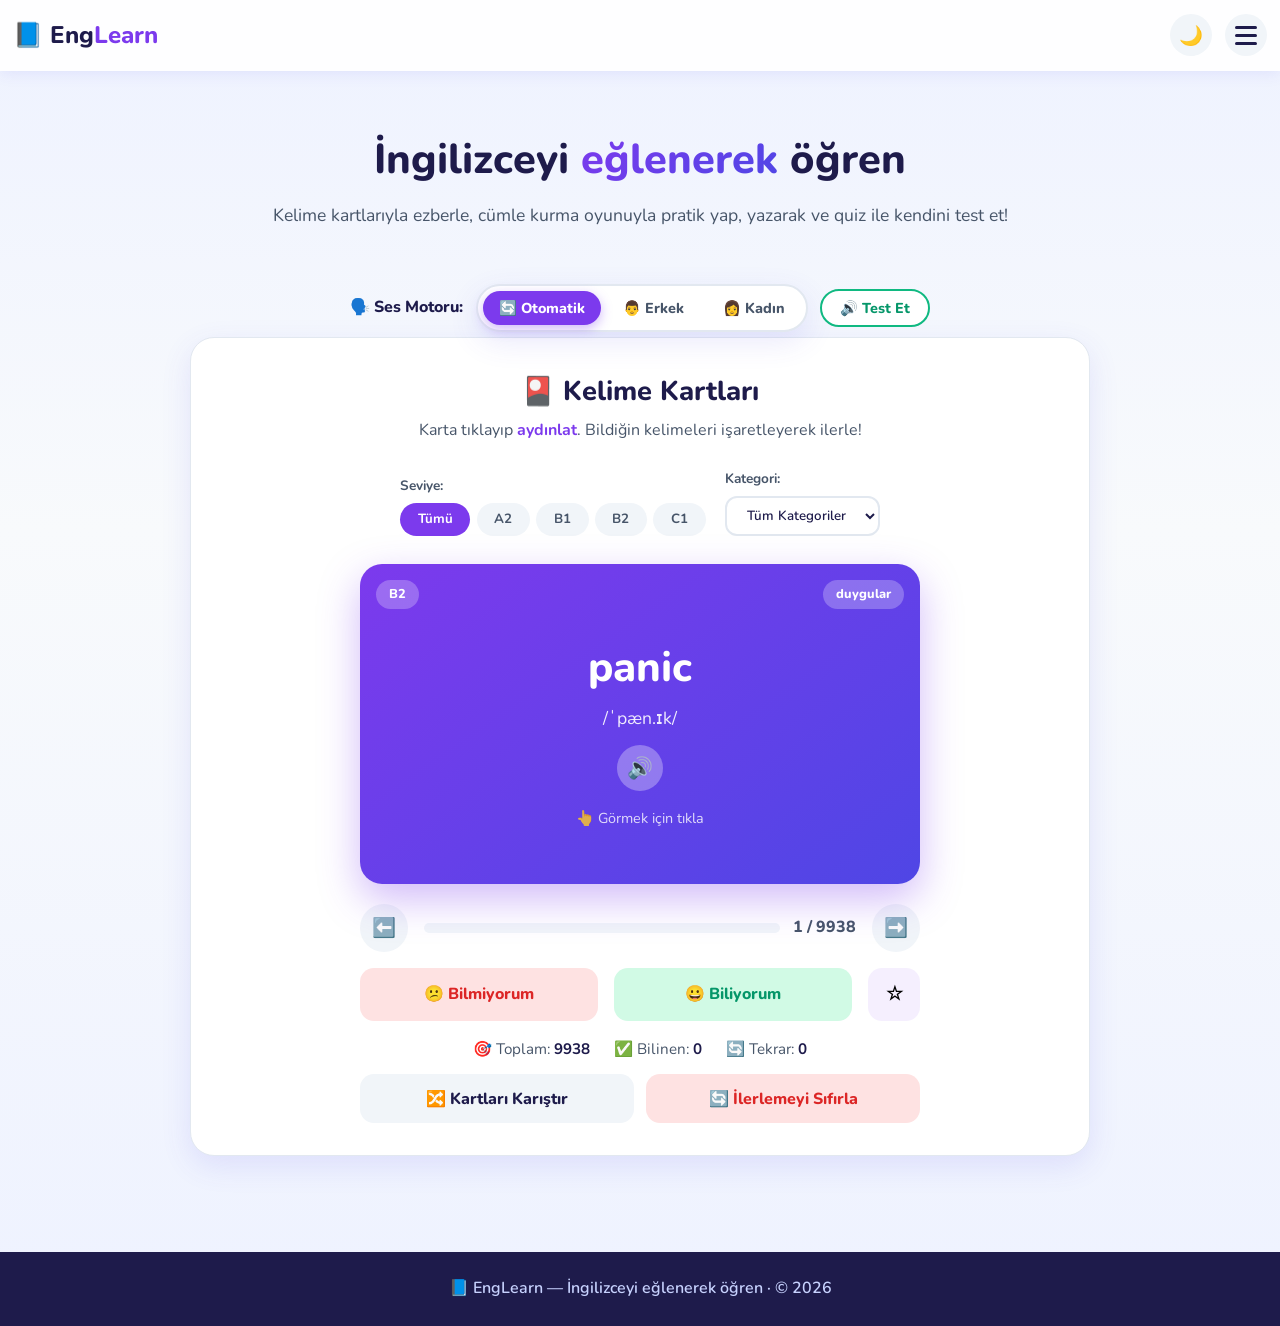
==== index.html @ 8becb320 "otomatik guncelleme - 2026-10-22 190931" ====
<!DOCTYPE html>
<html lang="tr">
<head>
    <meta charset="UTF-8">
    <meta name="viewport" content="width=device-width, initial-scale=1.0">
    <meta name="description" content="İngilizce öğren: kelime kartları, cümle kurma oyunu, okuma parçaları, quiz, yazma pratiği, eş/zıt anlamlılar, 500+ phrasal verb ve 12300+ kelimelik sözlük. Tamamen ücretsiz, tarayıcıda çalışır.">
    <link rel="canonical" href="https://englearn-six.vercel.app/">
    <title>EngLearn — İngilizce Öğren</title>
    <link rel="preconnect" href="https://fonts.googleapis.com">
    <link rel="preconnect" href="https://fonts.gstatic.com" crossorigin>
    <link href="https://fonts.googleapis.com/css2?family=Nunito:wght@400;600;700;800&display=swap" rel="stylesheet">
    <link rel="manifest" href="manifest.webmanifest">
    <meta name="theme-color" content="#7c3aed">
    <link rel="icon" type="image/png" href="img/favicon-32.png">
    <link rel="apple-touch-icon" href="img/apple-touch-icon.png">
    <meta name="apple-mobile-web-app-capable" content="yes">
    <meta name="mobile-web-app-capable" content="yes">
    <link rel="stylesheet" href="css/style.css?v=64">
    <script>
        // Sayfa yüklenmeden tema tercihini uygula (yanıp sönmeyi önler)
        (function () {
            try {
                const kayit = localStorage.getItem('englearn-tema');
                if (kayit === 'dark' || (!kayit && window.matchMedia('(prefers-color-scheme: dark)').matches)) {
                    document.documentElement.setAttribute('data-theme', 'dark');
                }
            } catch (e) { /* localStorage engellenmişse sessizce geç */ }
        })();
    </script>
</head>
<body>

    <!-- Çevrimdışı uyarı şeridi -->
    <div id="offline-banner" class="offline-banner" role="status"></div>

    <!-- ===== HEADER ===== -->
    <header class="navbar">
        <div class="container nav-container">
            <a href="anasayfa.html" class="logo" title="Anasayfaya git">📘 Eng<span>Learn</span></a>
            <div class="nav-sag">
                <nav class="nav-menu" id="nav-menu">
                    <ul class="nav-links">
                        <li><a href="#kartlar" class="active">Kelime Kartları</a></li>
                        <li><a href="#cumleler">Cümle Oluşturma</a></li>
                        <li><a href="#passive">🔁 Passive Tense</a></li>
                        <li><a href="#okuma">Okuma</a></li>
                        <li><a href="#quiz">Quiz</a></li>
                        <li><a href="#yazma">Kelime Yazma</a></li>
                        <li><a href="#duzensiz">🔤 Düzensiz Fiiller</a></li>
                        <li><a href="#meaning">Meaning</a></li>
                        <li><a href="#esanlam">Eş Anlamlı</a></li>
                        <li><a href="#zitanlam">Zıt Anlamlı</a></li>
                        <li><a href="#sozluk">Sözlük</a></li>
                        <li><a href="#dinleme">🎧 Dinleme</a></li>
                        <li><a href="#phrasal">Phrasal</a></li>
                        <li><a href="#deyimler" data-tur="deyim">Deyimler</a></li>
                        <li><a href="#deyimler" data-tur="atasozu">Atasözleri</a></li>
                        <li><a href="#filmler">🎬 Film &amp; Dizi</a></li>
                        <li><a href="#tekrar">🧠 Akıllı Tekrar<span id="srs-rozet" class="yanlis-rozet hidden"></span></a></li>
                        <li><a href="#kisisel">🎯 Kişisel Panel</a></li>
                        <li><a href="#ogretmen">🤖 Öğretmen</a></li>
                        <li><a href="#oyunlar">🎮 Oyunlar</a></li>
                        <li><a href="#listem">⭐ Listem</a></li>
                        <li><a href="#yanlislar">Yanlışlarım<span id="yanlis-rozet" class="yanlis-rozet hidden"></span></a></li>
                    </ul>
                </nav>
                <button class="theme-toggle" id="btn-tema" title="Aydınlık/Karanlık mod">🌙</button>
                <button class="menu-toggle" id="btn-menu" aria-label="Kategoriler menüsü" aria-expanded="false" title="Kategoriler">
                    <span></span><span></span><span></span>
                </button>
            </div>
        </div>
    </header>

    <!-- ===== HERO ===== -->
    <section class="hero">
        <div class="container">
            <h1>İngilizceyi <span>eğlenerek</span> öğren</h1>
            <p>Kelime kartlarıyla ezberle, cümle kurma oyunuyla pratik yap, yazarak ve quiz ile kendini test et!</p>
        </div>
    </section>

    <!-- ===== SES SEÇİCİ ===== -->
    <section class="ses-secici-bar">
        <div class="container ses-secici-container">
            <span class="ses-etiket">🗣️ Ses Motoru:</span>
            <div class="ses-secici" id="ses-secici">
                <button class="ses-chip active" data-cins="auto" title="En kaliteli ses otomatik seçilir">🔄 Otomatik</button>
                <button class="ses-chip" data-cins="erkek" title="Erkek ses (İngilizce)">👨 Erkek</button>
                <button class="ses-chip" data-cins="kadin" title="Kadın ses (İngilizce)">👩 Kadın</button>
            </div>
            <button class="ses-test-btn" id="btn-ses-test" title="Ses seçimini test et">🔊 Test Et</button>
        </div>
    </section>

    <main class="container main-content">

        <!-- ===== KELİME KARTLARI ===== -->
        <section id="kartlar" class="panel active-panel">
            <h2>🎴 Kelime Kartları</h2>
            <p class="subtitle">Karta tıklayıp <em>aydınlat</em>. Bildiğin kelimeleri işaretleyerek ilerle!</p>

            <!-- Filtreler -->
            <div class="filters">
                <div class="filter-group">
                    <span class="filtre-etiket">Seviye:</span>
                    <div class="chips" id="seviye-filtre" role="group" aria-label="Seviye filtresi">
                        <button class="chip active" data-value="all">Tümü</button>
                        <button class="chip" data-value="A2">A2</button>
                        <button class="chip" data-value="B1">B1</button>
                        <button class="chip" data-value="B2">B2</button>
                        <button class="chip" data-value="C1">C1</button>
                    </div>
                </div>
                <div class="filter-group">
                    <label for="kategori-filtre">Kategori:</label>
                    <select id="kategori-filtre">
                        <option value="all">Tüm Kategoriler</option>
                    </select>
                </div>
            </div>

            <!-- Kart -->
            <div class="cardboard">
                <div class="flashcard" id="flashcard">
                    <div class="card-inner">
                        <div class="card-face card-front">
                            <span class="level-badge" id="kart-seviye">A1</span>
                            <span class="cat-badge" id="kart-kategori">Genel</span>
                            <h3 class="word" id="kart-kelime">apple</h3>
                            <span class="pron" id="kart-telaffuz">/ˈæp.əl/</span>
                            <button class="sound-btn" id="btn-ses-kelime" title="Telaffuzu dinle">🔊</button>
                            <p class="hint">👆 Görmek için tıkla</p>
                        </div>
                        <div class="card-face card-back">
                            <span class="level-badge" id="kart-seviye2">A1</span>
                            <h3 class="word-tr" id="kart-anlam">elma</h3>
                            <p class="example" id="kart-ornek">I eat an apple every day.</p>
                            <p class="example-tr" id="kart-ornek-tr">Ben her gün elma yerim.</p>
                            <div id="kart-formlar" class="kart-formlar hidden"></div>
                            <div id="kart-ipucu" class="kart-formlar hidden"></div>
                            <div id="kart-sifatlar" class="kart-formlar hidden"></div>
                            <div id="kart-isimler" class="kart-formlar hidden"></div>
                            <button class="sound-btn small" id="btn-ses-cumle" title="Örnek cümleyi dinle">🔊 Örneği dinle</button>
                        </div>
                    </div>
                </div>

                <!-- Kontroller -->
                <div class="controls">
                    <button class="ctrl-btn" id="btn-gerial" title="Önceki">⬅️</button>
                    <div class="progress-box">
                        <div class="progress-bar"><div class="progress-fill" id="progress-dolgu"></div></div>
                        <span class="counter" id="kart-sayac">1 / 1</span>
                    </div>
                    <button class="ctrl-btn" id="btn-ileri" title="Sonraki">➡️</button>
                </div>
                <div class="known-buttons">
                    <button class="btn btn-unknown" id="btn-bilmiyorum">😕 Bilmiyorum</button>
                    <button class="btn btn-known" id="btn-biliyorum">😀 Biliyorum</button>
                    <button class="btn btn-favorite" id="btn-favori" title="Listeme ekle/kaldır">⭐</button>
                </div>

                <!-- İstatistik -->
                <div class="stats" id="istatistikler">
                    <span>🎯 Toplam: <b id="stat-toplam">0</b></span>
                    <span>✅ Bilinen: <b id="stat-bilinen">0</b></span>
                    <span>🔄 Tekrar: <b id="stat-tekrar">0</b></span>
                </div>
                <div class="shuffle-row">
                    <button class="btn btn-shuffle" id="btn-karistir">🔀 Kartları Karıştır</button>
                    <button class="btn btn-reset" id="btn-sifirla">🔄 İlerlemeyi Sıfırla</button>
                </div>
            </div>
        </section>

        <!-- ===== DEYİMLER & ATASÖZLERİ ===== -->
        <section id="deyimler" class="panel">
            <h2>🗨️ Deyimler &amp; Atasözleri</h2>
            <p class="subtitle">Karta tıklayıp <em>aydınlat</em>. Burada seviye (A2/B1…) yoktur; kalıbı bütün olarak öğrenmek amaçtır.</p>

            <div class="filters">
                <div class="filter-group">
                    <span class="filtre-etiket">Tür:</span>
                    <div class="chips" id="deyim-tur-filtre" role="group" aria-label="Tür filtresi">
                        <button class="chip active" data-tur="deyim">Deyimler</button>
                        <button class="chip" data-tur="atasozu">Atasözleri</button>
                    </div>
                </div>
            </div>

            <div class="cardboard">
                <div class="flashcard" id="deyim-flashcard">
                    <div class="card-inner">
                        <div class="card-face card-front">
                            <span class="cat-badge" id="deyim-tur-rozet">deyim</span>
                            <h3 class="word" id="deyim-kelime">break the ice</h3>
                            <button class="sound-btn" id="btn-deyim-ses" title="Kalıbı dinle">🔊</button>
                            <p class="hint">👆 Görmek için tıkla</p>
                        </div>
                        <div class="card-face card-back">
                            <h3 class="word-tr" id="deyim-anlam">buzları eritmek</h3>
                            <p class="example" id="deyim-ornek"></p>
                            <p class="example-tr" id="deyim-ornek-tr"></p>
                            <button class="sound-btn small" id="btn-deyim-ses-cumle" title="Örnek cümleyi dinle">🔊 Örneği dinle</button>
                        </div>
                    </div>
                </div>

                <div class="controls">
                    <button class="ctrl-btn" id="btn-deyim-geri" title="Önceki">⬅️</button>
                    <div class="progress-box">
                        <div class="progress-bar"><div class="progress-fill" id="deyim-progress-dolgu"></div></div>
                        <span class="counter" id="deyim-sayac">1 / 1</span>
                    </div>
                    <button class="ctrl-btn" id="btn-deyim-ileri" title="Sonraki">➡️</button>
                </div>
                <div class="known-buttons">
                    <button class="btn btn-unknown" id="btn-deyim-bilmiyorum">😕 Bilmiyorum</button>
                    <button class="btn btn-known" id="btn-deyim-biliyorum">😀 Biliyorum</button>
                </div>
                <div class="stats">
                    <span>🎯 Toplam: <b id="deyim-stat-toplam">0</b></span>
                    <span>✅ Bilinen: <b id="deyim-stat-bilinen">0</b></span>
                    <span>🔄 Tekrar: <b id="deyim-stat-tekrar">0</b></span>
                </div>
                <div class="shuffle-row">
                    <button class="btn btn-shuffle" id="btn-deyim-karistir">🔀 Karıştır</button>
                    <button class="btn btn-reset" id="btn-deyim-sifirla">🔄 İlerlemeyi Sıfırla</button>
                </div>
            </div>
        </section>

        <!-- ===== CÜMLE OLUŞTURMA ===== -->
        <section id="cumleler" class="panel">
            <h2>🧩 Cümle Oluşturma</h2>
            <p class="subtitle">Türkçe cümleyi gör, karışık İngilizce kelimeleri doğru sıraya diz!</p>

            <!-- Zorluk Seviyesi Filtresi -->
            <div class="difficulty-filter">
                <span class="diff-label">🎚️ Seviye:</span>
                <div class="diff-buttons" id="diff-filtre">
                    <button class="diff-chip active" data-difficulty="all">✨ Tümü</button>
                    <button class="diff-chip" data-difficulty="1">🟢 Kolay</button>
                    <button class="diff-chip" data-difficulty="2">🟡 Orta</button>
                    <button class="diff-chip" data-difficulty="3">🔴 Zor</button>
                </div>
            </div>

            <div class="builder">
                <div class="tr-prompt">
                    <span class="tr-flag">🇹🇷</span>
                    <p id="cumle-turkce">Ben her sabah elma yerim.</p>
                    <span class="tip" id="cumle-ipucu">7 kelime</span>
                    <button class="sound-btn small prompt-sound" id="btn-ses-cumle-tamami" title="İngilizce cümleyi dinle">🔊 Cümleyi dinle</button>
                </div>

                <!-- Kelime havuzu (karışık) -->
                <div class="word-pool" id="kelime-havuzu">
                    <!-- JS ile doldurulur -->
                </div>

                <!-- Cevap alanı (kurulan cümle) -->
                <div class="answer-area" id="cevap-alani">
                    <span class="placeholder">👉 Kelimelere tıklayarak cümleyi buraya kur</span>
                </div>

                <div class="builder-controls">
                    <button class="btn btn-clear" id="btn-temizle">🗑️ Temizle</button>
                    <button class="btn btn-check" id="btn-kontrol">✅ Kontrol Et</button>
                    <button class="btn btn-next" id="btn-sonraki-cumle">➡️ Sonraki Cümle</button>
                </div>

                <div class="feedback hidden" id="geri-bildirim" aria-live="polite"></div>
                <div class="score">
                    <span>🏆 Skor: <b id="skor">0</b></span>
                    <span>🎯 Doğru: <b id="dogru-sayi">0</b></span>
                    <span>❌ Yanlış: <b id="yanlis-sayi">0</b></span>
                </div>
            </div>
        </section>

        <!-- ===== QUIZ / TEST ===== -->
        <section id="quiz" class="panel">
            <h2>📝 Quiz Modu</h2>
            <p class="subtitle">İngilizce kelimeyi gör, doğru Türkçe anlamı seç!</p>

            <div class="quiz-box">
                <div class="quiz-header">
                    <span class="quiz-progress" id="quiz-ilerleme">Soru 1 / 10</span>
                    <div class="quiz-score">
                        <span>✅ <b id="quiz-dogru">0</b></span>
                        <span>❌ <b id="quiz-yanlis">0</b></span>
                    </div>
                </div>

                <div class="quiz-word-area">
                    <span class="quiz-seviye" id="quiz-seviye">A1</span>
                    <h3 class="quiz-word" id="quiz-kelime">apple</h3>
                    <span class="quiz-pron" id="quiz-telaffuz">/ˈæp.əl/</span>
                    <button class="sound-btn small" id="btn-quiz-ses">🔊 Dinle</button>
                </div>

                <div class="quiz-options" id="quiz-secenekler">
                    <!-- JS ile doldurulur -->
                </div>

                <div class="quiz-feedback hidden" id="quiz-geri" aria-live="polite"></div>
                <button class="btn btn-next" id="btn-quiz-sonraki">➡️ Sonraki Soru</button>
                <button class="btn btn-clear" id="btn-quiz-yeniden">🔄 Baştan Başla</button>
            </div>
        </section>

        <!-- ===== KELİME YAZMA ===== -->
        <section id="yazma" class="panel">
            <h2>✍️ Kelime Yazma</h2>
            <p class="subtitle">Türkçe anlamı gör, İngilizce karşılığını <em>yazarak</em> yaz!</p>

            <!-- Seviye Filtresi -->
            <div class="filters" style="margin-bottom:1.2rem;">
                <div class="filter-group">
                    <span class="filtre-etiket">Seviye:</span>
                    <div class="chips" id="yazma-seviye-filtre" role="group" aria-label="Seviye filtresi">
                        <button class="chip active" data-value="all">Tümü</button>
                        <button class="chip" data-value="A2">A2</button>
                        <button class="chip" data-value="B1">B1</button>
                        <button class="chip" data-value="B2">B2</button>
                        <button class="chip" data-value="C1">C1</button>
                    </div>
                </div>
            </div>

            <div class="builder write-box">
                <div class="tr-prompt write-prompt">
                    <span class="tr-flag">🇹🇷</span>
                    <p class="write-tr" id="yazma-anlam">sağlık</p>
                    <span class="tip" id="yazma-ipucu">B1</span>
                </div>

                <div class="write-input-area">
                    <div class="letter-slots" id="yazma-slots">
                        <!-- Harf kutuları JS ile oluşturulur -->
                    </div>
                    <input type="text" id="yazma-girdi" class="yazma-gizli-girdi" autocomplete="off" autocapitalize="off" autocorrect="off" spellcheck="false" aria-hidden="true">
                    <div class="write-aksiyonlar">
                        <button class="btn btn-hint" id="btn-yazma-ipucu">🔤 Harf Al</button>
                        <button class="btn btn-check write-kontrol" id="btn-yazma-kontrol">✅ Kontrol Et</button>
                    </div>
                </div>

                <div class="builder-controls">
                    <button class="btn btn-clear" id="btn-yazma-ses">🔊 Kelimeyi Dinle</button>
                    <button class="btn btn-next" id="btn-yazma-sonraki">➡️ Sonraki Kelime</button>
                </div>

                <div class="feedback hidden" id="yazma-geri"></div>
                <div class="score">
                    <span>🏆 Skor: <b id="yazma-skor">0</b></span>
                    <span>🎯 Doğru: <b id="yazma-dogru">0</b></span>
                    <span>❌ Yanlış: <b id="yazma-yanlis">0</b></span>
                </div>
            </div>
        </section>

        <!-- ===== PASSIVE TENSE (EDİLGEN) ===== -->
        <section id="passive" class="panel">
            <h2>🔁 Passive Tense (Edilgen Çatı)</h2>
            <p class="subtitle">Türkçeye bak → İngilizce cümledeki boşluğu <em>doğru edilgen zamanı seçerek</em> doldur!</p>

            <div class="kp-kutu">
                <div class="kp-baslik">✍️ Boşluğu doldur</div>
                <div class="quiz-header">
                    <span class="quiz-progress" id="ps-ilerleme">Edilgen</span>
                    <span class="quiz-score" id="ps-skor">✅ 0 · ❌ 0</span>
                </div>
                <div class="tr-prompt">
                    <span class="tr-flag">✅</span>
                    <p id="ps-aktif">My mother made the cake.</p>
                    <span class="tip">Etken (active)</span>
                </div>
                <div class="quiz-word-area">
                    <p class="tip" style="margin:0 0 .3rem;">Edilgen (passive) — boşluğu zamanı seçerek doldur:</p>
                    <h3 class="quiz-word" id="ps-cumle">The cake _____ by my mother.</h3>
                    <button class="sound-btn small" id="ps-ses" title="Doğru cümleyi dinle">🔊</button>
                </div>
                <div class="chips pasif-chips" id="ps-secenekler"></div>
                <div class="quiz-feedback hidden" id="ps-geri" aria-live="polite"></div>
                <div class="yanlis-butonlar" style="margin-top:0.6rem;">
                    <button class="btn btn-check" id="ps-kontrol" disabled>✅ Kontrol</button>
                    <button class="btn btn-next" id="ps-sonraki">➡️ Sonraki</button>
                </div>
            </div>
        </section>

        <!-- ===== DÜZENSİZ FİİLLER ===== -->
        <section id="duzensiz" class="panel">
            <h2>🔤 Düzensiz Fiiller</h2>
            <p class="subtitle">Önce <em>V1 – V2 – V3</em> listesini incele, sonra <em>elle yazarak</em> pratik yap (seçenek yok, cevabı sen yazarsın).</p>

            <!-- Öğrenme listesi -->
            <div class="kp-kutu">
                <div class="kp-baslik">📖 Liste (yalın · past · participle)</div>
                <div class="df-arama-alani">
                    <input type="text" id="df-ara" class="df-girdi" placeholder="Ara: go, take, gitmek..." autocomplete="off">
                </div>
                <div id="df-liste" class="df-liste"></div>
            </div>

            <!-- Elle yazma pratiği -->
            <div class="kp-kutu">
                <div class="kp-baslik">✍️ Pratik — elle yaz</div>
                <div class="quiz-box">
                    <div class="quiz-header">
                        <span class="quiz-progress" id="df-ipucu">V2 — geçmiş zaman hâlini yaz</span>
                        <div class="quiz-score">
                            <span>✅ <b id="df-dogru">0</b></span>
                            <span>❌ <b id="df-yanlis">0</b></span>
                        </div>
                    </div>
                    <div class="quiz-word-area">
                        <h3 class="quiz-word" id="df-soru">go</h3>
                        <button class="sound-btn small" id="btn-df-ses">🔊 Dinle</button>
                    </div>
                    <input type="text" id="df-girdi" class="df-girdi df-cevap" placeholder="Cevabı buraya yaz..." autocomplete="off" autocapitalize="off" autocorrect="off" spellcheck="false">
                    <div class="quiz-feedback hidden" id="df-geri" aria-live="polite"></div>
                    <div class="yanlis-butonlar" style="margin-top:0.6rem;">
                        <button class="btn btn-check" id="btn-df-kontrol">✅ Kontrol</button>
                        <button class="btn btn-next" id="btn-df-sonraki" disabled>➡️ Sonraki</button>
                    </div>
                </div>
            </div>
        </section>

        <!-- ===== OKUMA ===== -->
        <section id="okuma" class="panel">
            <h2>📖 Okuma</h2>
            <p class="subtitle">Seviyene uygun metinleri seç, oku ve dinle!</p>

            <!-- Seviye Filtresi -->
            <div class="filters" style="margin-bottom:1.2rem;">
                <div class="filter-group">
                    <span class="filtre-etiket">Seviye:</span>
                    <div class="chips" id="okuma-seviye-filtre" role="group" aria-label="Seviye filtresi">
                        <button class="chip active" data-value="all">Tümü</button>
                        <button class="chip" data-value="A2">A2</button>
                        <button class="chip" data-value="B1">B1</button>
                        <button class="chip" data-value="B2">B2</button>
                        <button class="chip" data-value="C1">C1</button>
                    </div>
                </div>
            </div>

            <!-- Metin listesi -->
            <div id="okuma-liste"></div>

            <!-- Okuma görünümü (gizli) -->
            <div id="okuma-detay" class="hidden">
                <button class="btn btn-clear okuma-geri" id="btn-okuma-geri">⬅️ Liste</button>
                <div class="okuma-metin-kutusu">
                    <span class="level-badge" id="okuma-metin-seviye">A2</span>
                    <h3 class="okuma-baslik" id="okuma-metin-baslik"></h3>
                    <div class="okuma-butonlar">
                        <button class="sound-btn small" id="btn-okuma-dinle">🔊 Metni Dinle</button>
                        <button class="btn btn-clear okuma-cevir" id="btn-okuma-cevir">🇹🇷 Türkçesini Göster</button>
                    </div>
                    <div class="okuma-icerik" id="okuma-metin-icerik"></div>
                    <div class="okuma-ceviri hidden" id="okuma-metin-ceviri"></div>
                </div>
            </div>
        </section>

        <!-- ===== MEANING (Anlam Testi) ===== -->
        <section id="meaning" class="panel">
            <h2>🎯 Meaning (Anlam)</h2>
            <p class="subtitle">Kelimenin <em>Türkçe karşılığını</em> 4 şıktan seç!</p>

            <div class="quiz-box">
                <div class="quiz-header">
                    <span class="quiz-progress" id="mean-ilerleme">Soru 1 / 10</span>
                    <div class="quiz-score">
                        <span>✅ <b id="mean-dogru">0</b></span>
                        <span>❌ <b id="mean-yanlis">0</b></span>
                    </div>
                </div>

                <div class="quiz-word-area">
                    <span class="quiz-seviye" id="mean-seviye">A1</span>
                    <h3 class="quiz-word" id="mean-kelime">apple</h3>
                    <span class="quiz-pron" id="mean-telaffuz">/ˈæp.əl/</span>
                    <button class="sound-btn small" id="btn-mean-ses">🔊 Dinle</button>
                </div>

                <div class="quiz-options" id="mean-secenekler"></div>
                <div class="quiz-feedback hidden" id="mean-geri"></div>
                <button class="btn btn-next" id="btn-mean-sonraki">➡️ Sonraki Soru</button>
                <button class="btn btn-clear" id="btn-mean-yeniden">🔄 Baştan Başla</button>
            </div>
        </section>

        <!-- ===== EŞ ANLAMLI ===== -->
        <section id="esanlam" class="panel">
            <h2>🔄 Eş Anlamlı Kelimeler</h2>
            <p class="subtitle">Kelimenin <em>eş anlamlısını</em> 4 şıktan seç!</p>

            <div class="quiz-box">
                <div class="quiz-header">
                    <span class="quiz-progress" id="es-ilerleme">Soru 1 / 10</span>
                    <div class="quiz-score">
                        <span>✅ <b id="es-dogru">0</b></span>
                        <span>❌ <b id="es-yanlis">0</b></span>
                    </div>
                </div>

                <div class="quiz-word-area">
                    <span class="quiz-seviye" id="es-ipucu">eş anlamlısı?</span>
                    <h3 class="quiz-word" id="es-kelime">big</h3>
                    <button class="sound-btn small" id="btn-es-ses">🔊 Dinle</button>
                </div>

                <div class="quiz-options" id="es-secenekler"></div>
                <div class="quiz-feedback hidden" id="es-geri"></div>
                <button class="btn btn-next" id="btn-es-sonraki">➡️ Sonraki Soru</button>
                <button class="btn btn-clear" id="btn-es-yeniden">🔄 Baştan Başla</button>
            </div>
        </section>

        <!-- ===== ZIT ANLAMLI ===== -->
        <section id="zitanlam" class="panel">
            <h2>⚖️ Zıt Anlamlı Kelimeler</h2>
            <p class="subtitle">Kelimenin <em>zıt anlamlısını</em> 4 şıktan seç!</p>

            <div class="quiz-box">
                <div class="quiz-header">
                    <span class="quiz-progress" id="zi-ilerleme">Soru 1 / 10</span>
                    <div class="quiz-score">
                        <span>✅ <b id="zi-dogru">0</b></span>
                        <span>❌ <b id="zi-yanlis">0</b></span>
                    </div>
                </div>

                <div class="quiz-word-area">
                    <span class="quiz-seviye" id="zi-ipucu">zıt anlamlısı?</span>
                    <h3 class="quiz-word" id="zi-kelime">big</h3>
                    <button class="sound-btn small" id="btn-zi-ses">🔊 Dinle</button>
                </div>

                <div class="quiz-options" id="zi-secenekler"></div>
                <div class="quiz-feedback hidden" id="zi-geri"></div>
                <button class="btn btn-next" id="btn-zi-sonraki">➡️ Sonraki Soru</button>
                <button class="btn btn-clear" id="btn-zi-yeniden">🔄 Baştan Başla</button>
            </div>
        </section>

        <!-- ===== SÖZLÜK ===== -->
        <section id="sozluk" class="panel">
            <h2>📖 Sözlük</h2>
            <p class="subtitle"><span id="sozluk-kelime-sayisi">12300</span>+ kelimede ara — İngilizce, telaffuz ve Türkçe karşılığını gör!</p>

            <div class="sozluk-kutu">
                <div class="sozluk-arama-alani">
                    <span class="sozluk-arama-ikon">🔍</span>
                    <input type="text" id="sozluk-arama" class="sozluk-arama" placeholder="Kelime yaz... (örn. dream, kitap, run)"
                           autocomplete="off" autocapitalize="off" autocorrect="off" spellcheck="false">
                    <button class="btn btn-clear" id="btn-sozluk-temizle" title="Temizle">🗑️</button>
                </div>
                <span class="tip" id="sozluk-bilgi">Sonuç yazmak için aramaya başlayın.</span>

                <div id="sozluk-sonuclar" class="sozluk-sonuclar"></div>

                <div id="sozluk-detay" class="sozluk-detay hidden">
                    <span class="level-badge" id="sozluk-seviye">A2</span>
                    <span class="cat-badge" id="sozluk-kategori">genel</span>
                    <h3 class="word" id="sozluk-kelime">dream</h3>
                    <span class="pron" id="sozluk-telaffuz">/driːm/</span>
                    <button class="sound-btn small" id="btn-sozluk-ses">🔊 Dinle</button>
                    <button class="btn btn-favorite" id="btn-sozluk-favori" title="Listeme ekle/çıkar">☆</button>
                    <p class="sozluk-anlam" id="sozluk-anlam">rüya / hayal</p>
                    <div class="sozluk-ornek">
                        <p class="okuma-cumle" id="sozluk-ornek">I had a strange dream last night.</p>
                        <p class="sozluk-ornek-tr" id="sozluk-ornek-tr">Dün gece garip bir rüya gördüm.</p>
                    </div>
                    <div id="sozluk-formlar" class="sozluk-formlar hidden"></div>
                    <div id="sozluk-aile" class="sozluk-formlar hidden"></div>
                    <div id="sozluk-ipucu" class="bagli-alan">
                        <span class="bagli-etiket">💡 Kişisel hatırlatma ipucun</span>
                        <div class="bagli-butonlar df-arama-alani" style="display:flex;gap:.4rem;">
                            <input id="sozluk-ipucu-girdi" class="df-girdi" placeholder="ör. ses benzerliği, çağrışım..." style="flex:1;">
                            <button class="btn bgl bgl-ekle" id="btn-sozluk-ipucu">💾 Kaydet</button>
                        </div>
                        <div class="bagli-butonlar">
                            <button class="btn bgl" id="btn-sozluk-rapor">⚠️ Yanlış çeviri bildir</button>
                        </div>
                    </div>
                    <div id="sozluk-baglantilar" class="bagli-alan"></div>
                </div>
            </div>
        </section>

        <!-- ===== PHRASAL VERBS ===== -->
        <section id="phrasal" class="panel">
            <h2>🗝️ Phrasal Verbs</h2>
            <p class="subtitle">Ek (on/at/in/for/up/out...) aldığında anlamı değişen <em>500+ deyimsel fiil</em></p>

            <div class="phrasal-kutu">
                <div class="sozluk-arama-alani">
                    <span class="sozluk-arama-ikon">🔍</span>
                    <input type="text" id="phrasal-arama" class="sozluk-arama" placeholder="Ara: look, give, turn, up, out..."
                           autocomplete="off" autocapitalize="off" autocorrect="off" spellcheck="false">
                    <button class="btn btn-clear" id="btn-phrasal-temizle" title="Temizle">🗑️</button>
                </div>

                <div class="difficulty-filter" style="margin-top:0.8rem;">
                    <span class="diff-label">☝️ Ek:</span>
                    <div class="diff-buttons" id="phrasal-ek-filtre">
                        <button class="diff-chip active" data-ek="all">✨ Tümü</button>
                        <button class="diff-chip" data-ek="on">on</button>
                        <button class="diff-chip" data-ek="at">at</button>
                        <button class="diff-chip" data-ek="in">in</button>
                        <button class="diff-chip" data-ek="for">for</button>
                        <button class="diff-chip" data-ek="to">to</button>
                        <button class="diff-chip" data-ek="up">up</button>
                        <button class="diff-chip" data-ek="down">down</button>
                        <button class="diff-chip" data-ek="out">out</button>
                        <button class="diff-chip" data-ek="off">off</button>
                        <button class="diff-chip" data-ek="away">away</button>
                        <button class="diff-chip" data-ek="back">back</button>
                        <button class="diff-chip" data-ek="over">over</button>
                        <button class="diff-chip" data-ek="through">through</button>
                    </div>
                </div>

                <span class="tip" id="phrasal-bilgi">Yükleniyor...</span>
                <div id="phrasal-liste" class="phrasal-liste"></div>
            </div>
        </section>

        <!-- ===== DİNLEME MODU ===== -->
        <section id="dinleme" class="panel">
            <h2>🎧 Dinleme Modu</h2>
            <p class="subtitle">Kelimeyi/örnek cümleyi dinle, anlamını seçerek Kulak-aşinalığını güçlendir!</p>

            <div class="yanlis-butonlar" style="justify-content:flex-start;margin-bottom:0.8rem;">
                <div class="chips" id="dinleme-seviye-filtre" role="group" aria-label="Seviye filtresi">
                    <button class="chip aktif" data-dlv="all">Tümü</button>
                    <button class="chip" data-dlv="A2">A2</button>
                    <button class="chip" data-dlv="B1">B1</button>
                    <button class="chip" data-dlv="B2">B2</button>
                    <button class="chip" data-dlv="C1">C1</button>
                </div>
            </div>

            <div class="quiz-box">
                <div class="quiz-header">
                    <span class="quiz-progress" id="dinleme-ilerleme">Soru 1 / 10</span>
                    <div class="quiz-score"><span>✅ <b id="dinleme-dogru">0</b></span></div>
                </div>
                <div class="quiz-word-area">
                    <button class="sound-btn big" id="btn-dinleme-ses" title="Dinle">🔊</button>
                    <span class="quiz-pron" id="dinleme-seviye-rozet">A2</span>
                </div>
                <div class="quiz-options" id="dinleme-secenekler"></div>
                <div class="quiz-feedback hidden" id="dinleme-geri" aria-live="polite"></div>
                <div class="yanlis-butonlar">
                    <button class="btn btn-next" id="btn-dinleme-sonraki" disabled>➡️ Sonraki Soru</button>
                    <button class="btn btn-clear" id="btn-dinleme-yeniden">🔄 Yeniden Başla</button>
                </div>
            </div>
        </section>

        <!-- ===== YAPAY ZEKÂ ÖĞRETMENİ ===== -->
        <section id="ogretmen" class="panel">
            <h2>🤖 Yapay Zekâ Öğretmeni</h2>
            <p class="subtitle">Yazdığın cümleyi <em>düzeltir, hatanı açıklar</em> ve seviyene göre <em>mini ders</em> üretir.</p>

            <!-- 1) Cümle düzelt -->
            <div class="kp-kutu">
                <div class="kp-baslik">✍️ Cümle Düzeltme</div>
                <p class="tip">İngilizce bir cümle yaz (ne kadar hatalı olursa olsun!) → öğretmen düzeltsin ve kuralını anlatsın.</p>
                <textarea id="og-cumle" class="og-girdi" rows="2" placeholder="örn. I go school because I want learn english."></textarea>
                <div class="yanlis-butonlar" style="margin-top:0.6rem;">
                    <button class="btn btn-next" id="btn-og-duzelt">✅ Düzelt &amp; Açıkla</button>
                </div>
                <div id="og-duzeltme-sonuc" class="hidden og-sonuc-kutu"></div>
                <div id="og-ceviri" class="hidden og-ceviri"></div>
            </div>

            <!-- 2) Mini ders -->
            <div class="kp-kutu">
                <div class="kp-baslik">🎯 Mini Ders (seviyene göre)</div>
                <div class="yanlis-butonlar" style="margin-bottom:0.8rem;">
                    <button class="btn btn-next" id="btn-og-soru">🎲 Soru Üret</button>
                </div>
                <div class="quiz-box og-mini">
                    <div class="quiz-header">
                        <span class="quiz-progress" id="og-soru-tip">Boşluk doldurma</span>
                        <div class="quiz-score">
                            <span>🏆 <b id="og-skor">0 ✓ · 0 ✗</b></span>
                        </div>
                    </div>
                    <div class="quiz-word-area">
                        <h3 class="quiz-word og-cumle" id="og-soru-cumle">Soruyu başlatmak için "Soru Üret"e bas.</h3>
                        <button class="sound-btn small" id="btn-og-ses">🔊 Dinle</button>
                    </div>
                    <p class="tip" id="og-soru-ipucu" hidden></p>
                    <div class="quiz-options" id="og-secenekler"></div>
                    <div class="quiz-feedback hidden" id="og-geri" aria-live="polite"></div>
                    <div class="yanlis-butonlar" style="margin-top:0.6rem;">
                        <button class="btn btn-next" id="btn-og-sonraki" disabled>➡️ Yeni Soru</button>
                    </div>
                </div>
            </div>

            <!-- 3) AI Sohbet -->
            <div class="kp-kutu">
                <div class="kp-baslik">💬 AI Asistan</div>
                <p class="tip">Sana yapay zekâ yanıt verir: soru sor, cümle kur, hata düzeltmesi iste.</p>
                <div class="ai-sohbet" id="ai-sohbet" role="log" aria-live="polite">
                    <div class="ai-mesaj ai-bot">Merhaba! Ben EngLearn yapay zekâ hocan. İngilizce hakkında bana soru sor veya bir cümle yaz, düzelteyim. 🎓</div>
                </div>
                <div class="ai-girdi-satir">
                    <input type="text" id="ai-girdi" class="ai-girdi" placeholder="örn. bana 'environment' ile cümle kur ya da cümlemi düzelt..." autocomplete="off">
                    <button class="btn btn-next" id="btn-ai-gonder">➤</button>
                </div>
                <div id="ai-durum" class="ai-durum hidden">Yazılıyor…</div>
            </div>
        </section>

        <!-- ===== LİSTEM (FAVORİLER) ===== -->
        <section id="listem" class="panel">
            <h2>⭐ Listem</h2>
            <p class="subtitle">Beğendiğin / çalışmak istediğin kelimeleri topla ve tek bakışta tekrar et.</p>

            <div class="yanlis-butonlar" style="justify-content:flex-start;margin-bottom:0.8rem;">
                <button class="btn btn-next btn-listem-calis" id="btn-listem-calis">🎲 Listemden Çalış</button>
                <button class="btn btn-clear" id="btn-listem-temizle">🗑️ Listeyi Boşalt</button>
            </div>

            <div class="sozluk-alem" id="listem-kapsam">
                <div id="listem-bos" class="tip blok-bos">Henüz favori kelimen yok. Kartlarda ⭐ butonuna basarak ekleyebilirsin.</div>
                <div id="listem-liste" class="listem-liste"></div>
            </div>

            <!-- hızlı çalışma modu -->
            <div id="listem-calisma" class="hidden kp-kutu">
                <div class="quiz-header">
                    <span class="quiz-progress" id="listem-ilerleme">1 / 1</span>
                    <div class="quiz-score"><span>⭐ Listem</span></div>
                </div>
                <div class="quiz-word-area">
                    <h3 class="quiz-word" id="listem-kelime">word</h3>
                    <button class="sound-btn small" id="btn-listem-ses">🔊 Dinle</button>
                </div>
                <div class="quiz-options" id="listem-secenekler"></div>
                <div class="quiz-feedback hidden" id="listem-geri" aria-live="polite"></div>
                <div class="yanlis-butonlar">
                    <button class="btn btn-next" id="btn-listem-sonraki" disabled>➡️ Sonraki</button>
                    <button class="btn btn-clear" id="btn-listem-cik">✖️ Bitir</button>
                </div>
            </div>
        </section>

        <!-- ===== FİLM & DİZİ KALIPLARI ===== -->
        <section id="filmler" class="panel">
            <h2>🎬 Film &amp; Dizi Kalıpları</h2>
            <p class="subtitle">Dizilerde ve filmlerde sürekli duyduğun kalıpları <em>bağlamıyla</em> öğren!</p>

            <div class="kp-kutu">
                <div class="kp-baslik">🎥 Kalıplar</div>
                <div class="df-arama-alani"><input id="fk-ara" class="df-girdi" placeholder="Ara: get, talk, pie, zaman..." autocomplete="off"></div>
                <div class="yanlis-butonlar" style="margin:0.5rem 0;">
                    <button class="btn btn-next" id="fk-rastgele">🎲 Rastgele Kalıp</button>
                    <button class="btn bgl bgl-ekle" id="fk-pratik">🧠 Anlamını Bul (pratik)</button>
                </div>
                <div id="fk-rastgele-kart" class="df-satir fk-rastgele hidden"></div>
                <div id="fk-pratik-alan" class="hidden"></div>
                <div id="fk-liste" class="df-liste"></div>
            </div>

            <div class="kp-kutu">
                <div class="kp-baslik">🃏 Kartlarla Çalış (kart gibi çevir)</div>
                <div class="cardboard fk-cardboard">
                    <div class="flashcard" id="fk-flashcard">
                        <div class="card-inner">
                            <div class="card-face card-front">
                                <span class="cat-badge">🎬 kalıp</span>
                                <h3 class="word" id="fk-kalip">phrase</h3>
                                <button class="sound-btn" id="btn-fk-ses-k" title="Kalıbı dinle">🔊</button>
                                <p class="hint">👆 Anlamı için tıkla</p>
                            </div>
                            <div class="card-face card-back">
                                <h3 class="word-tr" id="fk-anlam">anlam</h3>
                                <p class="tip" id="fk-aciklama"></p>
                                <p class="example" id="fk-ornek"></p>
                                <p class="example-tr" id="fk-ornek-tr"></p>
                                <button class="sound-btn small" id="btn-fk-ses-ex" title="Örneği dinle">🔊 Örneği dinle</button>
                            </div>
                        </div>
                    </div>
                    <div class="controls">
                        <button class="ctrl-btn" id="fk-geri" title="Önceki">⬅️</button>
                        <div class="progress-box">
                            <div class="progress-bar"><div class="progress-fill" id="fk-progress"></div></div>
                            <span class="counter" id="fk-sayac">1 / 1</span>
                        </div>
                        <button class="ctrl-btn" id="fk-ileri" title="Sonraki">➡️</button>
                    </div>
                    <div class="known-buttons">
                        <button class="btn btn-unknown" id="fk-bilmiyorum">😐 Bilmiyorum</button>
                        <button class="btn btn-known" id="fk-biliyorum">😀 Biliyorum</button>
                    </div>
                    <div class="stats">
                        <span>✅ <b id="fk-dogru">0</b></span>
                        <span>❌ <b id="fk-yanlis">0</b></span>
                        <button class="btn btn-shuffle" id="fk-karistir">🔀 Karıştır</button>
                    </div>
                </div>
            </div>
        </section>

        <!-- ===== OYUNLAR & MEYDAN ===== -->
        <section id="oyunlar" class="panel">
            <h2>🎮 Oyunlar & Meydan Okuma</h2>
            <p class="subtitle">XP topla, seviye atla — kelimeleri <em>oynayarak</em> ezberle!</p>

            <div class="kp-kutu">
                <div class="kp-baslik">🏆 İlerleme</div>
                <div id="eg-profil">Yükleniyor...</div>
            </div>

            <div class="kp-kutu">
                <div class="kp-baslik">🎯 Günlük Meydan Okuma (5 kelime)</div>
                <div id="eg-meydan">Yükleniyor...</div>
            </div>

            <div class="kp-kutu">
                <div class="kp-baslik">🧠 Hafıza Eşleştirme</div>
                <div id="eg-hafiza">Yükleniyor...</div>
            </div>

            <div class="kp-kutu">
                <div class="kp-baslik">🔤 Kelime Bulmaca</div>
                <div id="eg-bulmaca">Yükleniyor...</div>
            </div>

            <div class="kp-kutu">
                <div class="kp-baslik">⛓️ Kelime Zinciri</div>
                <div id="eg-zincir">Yükleniyor...</div>
            </div>

            <div class="kp-kutu">
                <div class="kp-baslik">📖 Günün Cümleleri (bağlam)</div>
                <div id="eg-cumleler">Yükleniyor...</div>
            </div>

            <div class="kp-kutu">
                <div class="kp-baslik">⚔️ Kelime Düellosu (2 kişi)</div>
                <div id="eg-duel">Yükleniyor...</div>
            </div>

            <div class="kp-kutu">
                <div class="kp-baslik">⏱️ Mini Oturum</div>
                <div id="eg-mini">Yükleniyor...</div>
            </div>

            <div class="kp-kutu">
                <div class="kp-baslik">💀 Lost &amp; Found (dirilt)</div>
                <div id="eg-kayip">Yükleniyor...</div>
            </div>

            <div class="kp-kutu">
                <div class="kp-baslik">⌛ Hız Testi (30 sn)</div>
                <div id="eg-hiz">Yükleniyor...</div>
            </div>
        </section>

        <!-- ===== KİŞİSEL ÖĞRENME PANELİ ===== -->
        <section id="kisisel" class="panel">
            <h2>🎯 Kişisel Öğrenme Paneli</h2>
            <p class="subtitle">Seviyeni bil, bugünkü hedefini gör, gelişimini takip et!</p>

            <!-- Seviye -->
            <div class="kp-kutu">
                <div class="kp-baslik">📊 Seviyen</div>
                <div id="kp-seviye-durum" class="kp-seviye-durum">Yükleniyor...</div>
                <div class="yanlis-butonlar" style="margin-top:0.6rem;">
                    <button class="btn btn-next" id="btn-kp-seviye-test">🎓 Seviye Testini Başlat</button>
                </div>
            </div>

            <!-- Seviye testi oturumu -->
            <div id="kp-test" class="hidden kp-kutu">
                <div class="quiz-header">
                    <span class="quiz-progress" id="kp-test-ilerleme">1 / 12</span>
                    <div class="quiz-score">
                        <span class="level-badge" id="kp-test-seviye">A2</span>
                    </div>
                </div>
                <div class="quiz-word-area">
                    <h3 class="quiz-word" id="kp-test-kelime">word</h3>
                    <button class="sound-btn small" id="btn-kp-test-ses">🔊 Dinle</button>
                </div>
                <div class="quiz-options" id="kp-test-secenekler"></div>
                <div class="yanlis-butonlar">
                    <button class="btn btn-next" id="btn-kp-test-bitir" disabled>➡️ Sonraki Soru</button>
                    <button class="btn btn-clear" id="btn-kp-test-vazgec">✖️ Vazgeç</button>
                </div>
                <div id="kp-test-sonuc" class="hidden kp-sonuc"></div>
            </div>

            <!-- Günlük plan -->
            <div class="kp-kutu">
                <div class="kp-baslik">🗓️ Bugünün Planı</div>
                <div id="kp-plan" class="kp-plan">Yükleniyor...</div>
            </div>

            <!-- Haftalık rapor -->
            <div class="kp-kutu">
                <div class="kp-baslik">📈 Haftalık Gelişim</div>
                <div id="kp-rapor" class="kp-rapor">Yükleniyor...</div>
                <div id="kp-grafik" class="kp-grafik" role="img" aria-label="Son 7 gün aktivite grafiği"></div>
            </div>

            <!-- İlerleme yedeği -->
            <div class="kp-kutu">
                <div class="kp-baslik">💾 İlerleme Yedeği</div>
                <p class="tip">İlerleme bu tarayıcıda saklanır. Yedek indir → başka cihaza/geri yükleyerek koru.</p>
                <div class="yanlis-butonlar">
                    <button class="btn bgl" id="btn-yedek-indir">💾 Yedek İndir</button>
                    <button class="btn bgl bgl-ekle" id="btn-yedek-yukle">📥 Geri Yükle</button>
                </div>
                <input type="file" id="yedek-dosya" accept="application/json,.json" style="display:none">
            </div>
        </section>

        <!-- ===== AKILLI TEKRAR ===== -->
        <section id="tekrar" class="panel">
            <h2>🧠 Akıllı Tekrar</h2>
            <p class="subtitle">Bildiğin kelimeleri <em>akıllı aralıklarla</em> yeniden sorar: yanlış yaptıkların daha sık, zorlanılanlar kısa aralıkla, bildiklerin giderek daha seyrek karşına gelir — unutmayı önler.</p>

            <div class="yanlis-ust">
                <span class="tip" id="srs-bilgi">Yükleniyor...</span>
                <div class="yanlis-butonlar">
                    <button class="btn btn-next" id="btn-srs-baslat">▶️ Tekrar Oturumu Başlat</button>
                    <button class="btn btn-clear" id="btn-srs-temizle">🗑️ Sıfırla</button>
                </div>
            </div>

            <!-- Tekrar oturumu -->
            <div id="srs-oturum" class="hidden srs-oturum">
                <div class="srs-kart">
                    <div class="quiz-header">
                        <span class="quiz-progress" id="srs-ilerleme">1 / 1</span>
                        <div class="quiz-score">
                            <span class="level-badge" id="srs-kart-tip">Yeni</span>
                        </div>
                    </div>
                    <div class="quiz-word-area">
                        <h3 class="quiz-word" id="srs-kart-kelime">word</h3>
                        <span class="pron" id="srs-kart-telaffuz"></span>
                        <button class="sound-btn small" id="btn-srs-ses">🔊 Dinle</button>
                    </div>
                    <div id="srs-kart-anlam" class="srs-anlam hidden"></div>
                    <div id="srs-degerlendir" class="srs-degerlendir">
                        <div class="srs-soru-uyari">Anlamını hatırladın mı? (Tuşlar: 1-2-3-4)</div>
                        <div class="srs-notlar">
                            <button class="btn srs-not srs-not-kirmizi" data-not="0">😐 Görmedim</button>
                            <button class="btn srs-not srs-not-turuncu" data-not="3">🔥 Zordu</button>
                            <button class="btn srs-not srs-not-yesil" data-not="4">😀 Bildim</button>
                            <button class="btn srs-not srs-not-mavi" data-not="5">⚡ Kolaydı</button>
                        </div>
                    </div>
                </div>
                <div class="yanlis-butonlar srs-butonlar">
                    <button class="btn" id="btn-srs-anlam-goster">🔄 Anlamı Göster</button>
                    <button class="btn btn-clear" id="btn-srs-kapat">✖️ Oturumu Kapat</button>
                </div>
            </div>

            <!-- Oturum sonucu -->
            <div id="srs-sonuc" class="hidden srs-kart srs-sonuc">
                <div id="srs-sonuc-icerik"></div>
                <div class="yanlis-butonlar">
                    <button class="btn btn-next" id="btn-srs-tekrar-oyna">🔄 Bitmeyenleri Tekrarla</button>
                </div>
            </div>

            <!-- Yaklaşan plan -->
            <div id="srs-liste" class="yanlis-liste"></div>
        </section>

        <section id="yanlislar" class="panel">
            <h2>🧯 Yanlışlarım</h2>
            <p class="subtitle">Modüllerde yanlış yaptığın kelimeler burada birikir — <em>tekrar çözerek</em> geç!</p>

            <!-- Kullanıcının yanlış yaptığı kategoriler (kare kutucuklar) -->
            <div id="yanlis-kategoriler" class="yanlis-kategoriler hidden"></div>

            <div class="yanlis-ust">
                <span class="tip" id="yanlis-bilgi">Yükleniyor...</span>
                <div class="yanlis-butonlar">
                    <button class="btn btn-next" id="btn-yanlis-tekrar">🔁 Yanlışlarımı Karşıma Getir</button>
                    <button class="btn btn-clear" id="btn-yanlis-temizle">🗑️ Hepsini Temizle</button>
                </div>
            </div>

            <div id="yanlis-liste" class="yanlis-liste"></div>

            <!-- Tekrar oturumu -->
            <div id="yanlis-oturum" class="hidden yanlis-oturum">
                <div class="yanlis-kart">
                    <div class="quiz-header">
                        <span class="quiz-progress" id="yanlis-ilerleme">1 / 1</span>
                        <div class="quiz-score">
                            <span class="level-badge" id="yanlis-kart-tip">Quiz</span>
                        </div>
                    </div>
                    <div class="quiz-word-area">
                        <h3 class="quiz-word" id="yanlis-kart-kelime">word</h3>
                        <button class="sound-btn small" id="btn-yanlis-kart-ses">🔊 Dinle</button>
                    </div>
                    <div class="quiz-options" id="yanlis-kart-secenekler"></div>
                    <div class="quiz-feedback hidden" id="yanlis-kart-geri"></div>
                    <button class="btn btn-next" id="btn-yanlis-kart-sonraki">➡️ Sonraki</button>
                    <button class="btn btn-clear" id="btn-yanlis-bitti-yeniden">✖️ Oturumu Kapat</button>
                </div>
            </div>
        </section>

    </main>

    <!-- Kelime popup (Okuma'da tıklanan kelime) -->
    <div id="okuma-pop" class="okuma-pop hidden"></div>

    <!-- ===== FOOTER ===== -->
    <footer class="footer">
        <div class="container">
            <p>📘 EngLearn — İngilizceyi eğlenerek öğren · © 2026</p>
        </div>
    </footer>

    <script src="js/data-words.js?v=64" defer></script>
    <script src="js/data-ek-kelimeler.js?v=64" defer></script>
    <script src="js/data-ek-2.js?v=64" defer></script>
    <script src="js/data-ek-3.js?v=64" defer></script>
    <script src="js/data-ek-4.js?v=64" defer></script>
    <script src="js/data-ek-5.js?v=64" defer></script>
    <script src="js/data-ek-6.js?v=64" defer></script>
    <script src="js/data-deyimler.js?v=64" defer></script>
    <script src="js/data-yeni-kelimeler.js?v=64" defer></script>
    <script src="js/data-a2-200.js?v=64" defer></script>
    <script src="js/data-b1-200.js?v=64" defer></script>
    <script src="js/data-b2-200.js?v=64" defer></script>
    <script src="js/data-a2-500.js?v=64" defer></script>
    <script src="js/data-b1-500.js?v=64" defer></script>
    <script src="js/data-b1-ek-50.js?v=64" defer></script>
    <script src="js/data-oxford-batch-01.js?v=64" defer></script>
    <script src="js/data-oxford-batch-02.js?v=64" defer></script>
    <script src="js/data-oxford-batch-03.js?v=64" defer></script>
    <script src="js/data-oxford-batch-04.js?v=64" defer></script>
    <script src="js/data-oxford-batch-05.js?v=64" defer></script>
    <script src="js/data-oxford-batch-06.js?v=64" defer></script>
    <script src="js/data-oxford-batch-07.js?v=64" defer></script>
    <script src="js/data-oxford-batch-08.js?v=64" defer></script>
    <script src="js/data-oxford-batch-09.js?v=64" defer></script>
    <script src="js/data-oxford-batch-10.js?v=64" defer></script>
    <script src="js/data-sozluk-batch-01.js?v=64" defer></script>
    <script src="js/data-sozluk-batch-02.js?v=64" defer></script>
    <script src="js/data-sozluk-batch-03.js?v=64" defer></script>
    <script src="js/data-sozluk-batch-04.js?v=64" defer></script>
    <script src="js/data-sozluk-batch-05.js?v=64" defer></script>
    <script src="js/data-sozluk-batch-06.js?v=64" defer></script>
    <script src="js/data-sozluk-batch-07.js?v=64" defer></script>
    <script src="js/data-sozluk-batch-08.js?v=64" defer></script>
    <script src="js/data-sozluk-batch-09.js?v=64" defer></script>
    <script src="js/data-sozluk-batch-10.js?v=64" defer></script>
    <script src="js/data-sozluk-batch-11.js?v=64" defer></script>
    <script src="js/data-sozluk-batch-12.js?v=64" defer></script>
    <script src="js/data-sozluk-batch-13.js?v=64" defer></script>
    <script src="js/data-sozluk-batch-14.js?v=64" defer></script>
    <script src="js/data-sozluk-batch-15.js?v=64" defer></script>
    <script src="js/data-sozluk-batch-16.js?v=64" defer></script>
    <script src="js/data-sozluk-batch-17.js?v=64" defer></script>
    <script src="js/data-sozluk-batch-18.js?v=64" defer></script>
    <script src="js/data-sozluk-batch-19.js?v=64" defer></script>
    <script src="js/data-sozluk-batch-20.js?v=64" defer></script>
    <script src="js/data-sozluk-batch-21.js?v=64" defer></script>
    <script src="js/data-duzensiz-fiiller.js" defer></script>
    <script src="js/data-film-kaliplari.js" defer></script>
    <script src="js/data-film-kaliplari-ek.js" defer></script>
    <script src="js/data-film-kaliplari-ek2.js" defer></script>
    <script src="js/data-b2-500.js?v=64" defer></script>
    <script src="js/data-phrasal-500.js?v=64" defer></script>
    <script src="js/data-words-b1.js?v=64" defer></script>
    <script src="js/data-words-c1.js?v=64" defer></script>
    <script src="js/data-filler-a2-1.js?v=64" defer></script>
    <script src="js/data-filler-a2-2.js?v=64" defer></script>
    <script src="js/data-filler-a2-3.js?v=64" defer></script>
    <script src="js/data-filler-a2-4.js?v=64" defer></script>
    <script src="js/data-filler-b1-1.js?v=64" defer></script>
    <script src="js/data-filler-b1-2.js?v=64" defer></script>
    <script src="js/data-filler-b1-3.js?v=64" defer></script>
    <script src="js/data-filler-b1-4.js?v=64" defer></script>
    <script src="js/data-filler-b1-5.js?v=64" defer></script>
    <script src="js/data-filler-a2b1-6.js?v=64" defer></script>
    <script src="js/data-filler-b1b2-7.js?v=64" defer></script>
    <script src="js/data-filler-b1b2-8.js?v=64" defer></script>
    <script src="js/data-filler-b1b2-9.js?v=64" defer></script>
    <script src="js/data-filler-b1b2-10.js?v=64" defer></script>
    <script src="js/data-filler-b1b2-11.js?v=64" defer></script>
    <script src="js/data-filler-b2-12.js?v=64" defer></script>
    <script src="js/data-filler-b2c1-13.js?v=64" defer></script>
    <script src="js/data-filler-b2c1-14.js?v=64" defer></script>
    <script src="js/data-filler-c1-15.js?v=64" defer></script>
    <script src="js/data-filler-c1-16.js?v=64" defer></script>
    <script src="js/data-filler-b2c1-17.js?v=64" defer></script>
    <script src="js/data-filler-b2c1-18.js?v=64" defer></script>
    <script src="js/data-filler-c1-19.js?v=64" defer></script>
    <script src="js/data-filler-b2c1-20.js?v=64" defer></script>
    <script src="js/data-filler-b2c1-21.js?v=64" defer></script>
    <script src="js/data-filler-c1-22.js?v=64" defer></script>
    <script src="js/data-filler-c1-23.js?v=64" defer></script>
    <script src="js/data-filler-c1-24.js?v=64" defer></script>
    <script src="js/data-filler-c1-25.js?v=64" defer></script>
    <script src="js/data-filler-c1-26.js?v=64" defer></script>
    <script src="js/data-filler-c1-27.js?v=64" defer></script>
    <script src="js/data-filler-c1-28.js?v=64" defer></script>
    <script src="js/data-filler-c1-29.js?v=64" defer></script>
    <script src="js/data-filler-c1-30.js?v=64" defer></script>
    <script src="js/data-filler-b2-1.js?v=64" defer></script>
    <script src="js/data-filler-b2-2.js?v=64" defer></script>
    <script src="js/data-filler-b2-3.js?v=64" defer></script>
    <script src="js/data-filler-b2-4.js?v=64" defer></script>
    <script src="js/data-filler-b2-5.js?v=64" defer></script>
    <script src="js/data-filler-c1-1.js?v=64" defer></script>
    <script src="js/data-filler-c1-2.js?v=64" defer></script>
    <script src="js/data-filler-c1-3.js?v=64" defer></script>
    <script src="js/data-filler-c1-4.js?v=64" defer></script>
    <script src="js/data-filler-c1-5.js?v=64" defer></script>
    <script src="js/data-cumleler.js?v=64" defer></script>
    <script src="js/data-cumleler-ek.js?v=64" defer></script>
    <script src="js/data-cumleler-ek2.js?v=64" defer></script>
    <script src="js/data-cumleler-ek3.js?v=64" defer></script>
    <script src="js/data-cumleler-ek4.js?v=64" defer></script>
    <script src="js/data-cumleler-ek5.js?v=64" defer></script>
    <script src="js/data-eszit.js?v=64" defer></script>
    <script src="js/data-definitions.js?v=64" defer></script>
    <script src="js/data-ek-mana.js" defer></script>
    <script src="js/data-metinler-a2.js?v=64" defer></script>
    <script src="js/data-metinler-a2-ek.js?v=64" defer></script>
    <script src="js/data-metinler-b1-ek.js?v=64" defer></script>
    <script src="js/data-metinler-b2-ek.js?v=64" defer></script>
    <script src="js/data-metinler-a2b.js?v=64" defer></script>
    <script src="js/data-metinler-b1.js?v=64" defer></script>
    <script src="js/data-metinler-b1b.js?v=64" defer></script>
    <script src="js/data-metinler-b2.js?v=64" defer></script>
    <script src="js/data-metinler-b2b.js?v=64" defer></script>
    <script src="js/data-metinler-c1a.js?v=64" defer></script>
    <script src="js/data-metinler-c1b.js?v=64" defer></script>
    <script src="js/pwa.js?v=64" defer></script>
    <script src="js/nav.js?v=64" defer></script>
    <script src="js/data-sifatlar-ek.js?v=64" defer></script>
    <script src="js/data-isim-ek.js?v=64" defer></script>
    <script src="js/data-akademik-fiiller.js?v=64" defer></script>
    <script src="js/data-phrasal-to.js?v=64" defer></script>
    <script src="js/data-zamirler.js?v=64" defer></script>
    <script src="js/data-ek-ekstra.js?v=67" defer></script>
    <script src="js/duplikat-temizle.js?v=64" defer></script>
    <script src="js/duplikat-ailesi.js?v=64" defer></script>
    <script src="js/duplikat-fiil.js?v=64" defer></script>
    <script src="js/app.js?v=64" defer></script>
    <script src="js/listem.js?v=64" defer></script>
    <script src="js/dinle.js?v=64" defer></script>
    <script src="js/ai.js?v=64" defer></script>
    <script src="js/deyim.js?v=64" defer></script>
</body>
</html>
---- css/style.css ----
﻿/* ==================================================
   EngLearn â€” Ä°ngilizce Ã–ÄŸrenme Sitesi
   ================================================== */

:root {
    --mor: #7c3aed;
    --mor-acik: #8b5cf6;
    --mor-koyu: #6d28d9;
    --indigo: #4f46e5;
    --yesil: #10b981;
    --yesil-koyu: #059669;
    --kirmizi: #ef4444;
    --kirmizi-koyu: #dc2626;
    --sari: #f59e0b;
    --koyu: #1e1b4b;
    --gri: #475569;          /* kontrast 4.4:1 -> 7.5:1 (WCAG AA) */
    --gri-acik: #f1f5f9;
    --beyaz: #ffffff;
    --yumusak-golge: 0 10px 30px rgba(79, 70, 229, 0.12);
    --arka-plan: linear-gradient(180deg, #eef2ff 0%, #f8fafc 40%, #eef2ff 100%);
    --panel-sinir: #e2e8f0;
    --input-golge: rgba(37, 99, 235, 0.2);
}

/* ===== DARK MODE ===== */
[data-theme="dark"] {
    --mor: #a78bfa;
    --mor-acik: #c4b5fd;
    --mor-koyu: #8b5cf6;
    --indigo: #818cf8;
    --yesil: #34d399;
    --yesil-koyu: #6ee7b7;
    --kirmizi: #f87171;
    --kirmizi-koyu: #fca5a5;
    --sari: #fbbf24;
    --koyu: #e2e8f0;
    --gri: #b6c2d4;          /* koyu temada kontrast ~10:1 */
    --gri-acik: #1e293b;
    --beyaz: #0f172a;
    --yumusak-golge: 0 10px 30px rgba(0, 0, 0, 0.4);
    --arka-plan: linear-gradient(180deg, #0f172a 0%, #1e293b 50%, #0f172a 100%);
    --panel-sinir: #334155;
    --input-golge: rgba(167, 139, 250, 0.3);
}

* {
    margin: 0;
    padding: 0;
    box-sizing: border-box;
}

html {
    scroll-behavior: smooth;
}

html {
    color-scheme: light;
}

html[data-theme="dark"] {
    color-scheme: dark;
}

body {
    font-family: 'Nunito', 'Segoe UI', Tahoma, sans-serif;
    background: var(--arka-plan);
    color: var(--koyu);
    line-height: 1.6;
    min-height: 100vh;
    transition: background 0.3s ease, color 0.3s ease;
}

.container {
    width: 92%;
    max-width: 900px;
    margin: 0 auto;
}

/* ===== SES SEÃ‡Ä°CÄ° ===== */
.ses-secici-bar {
    padding: 0.9rem 0 0.3rem;
}

.ses-secici-container {
    display: flex;
    align-items: center;
    justify-content: center;
    gap: 0.8rem;
    flex-wrap: wrap;
}

.ses-etiket {
    font-weight: 800;
    color: var(--koyu);
    font-size: 1rem;
}

.ses-secici {
    display: flex;
    gap: 0.4rem;
    background: var(--beyaz);
    border: 2px solid var(--panel-sinir);
    border-radius: 30px;
    padding: 0.3rem;
    box-shadow: var(--yumusak-golge);
}

.ses-chip {
    border: none;
    background: transparent;
    padding: 0.45rem 1rem;
    border-radius: 30px;
    font-weight: 800;
    font-size: 0.9rem;
    font-family: inherit;
    cursor: pointer;
    color: var(--gri);
    transition: all 0.25s;
}

.ses-chip:hover {
    color: var(--mor);
}

.ses-chip.active {
    background: var(--mor);
    color: var(--beyaz);
    box-shadow: 0 4px 12px rgba(124, 58, 237, 0.35);
}

.ses-test-btn {
    border: 2px solid var(--yesil);
    background: var(--beyaz);
    color: var(--yesil-koyu);
    padding: 0.45rem 1.1rem;
    border-radius: 30px;
    font-weight: 800;
    font-size: 0.9rem;
    font-family: inherit;
    cursor: pointer;
    transition: all 0.25s;
}

.ses-test-btn:hover {
    background: var(--yesil);
    color: var(--beyaz);
    transform: scale(1.05);
}

/* ===== NAVÄ°GASYON ===== */
.navbar {
    background: rgba(255, 255, 255, 0.9);
    backdrop-filter: blur(10px);
    position: sticky;
    top: 0;
    z-index: 100;
    box-shadow: 0 2px 15px rgba(79, 70, 229, 0.1);
}

/* Navbar'Ä± tamamen geniÅŸlettik: EkranÄ±n neredeyse tamamÄ±nÄ± kullanarak sÄ±kÄ±ÅŸmayÄ± Ã¶nler */
.navbar .container {
    max-width: none !important;
    width: 98% !important;
}

[data-theme="dark"] .navbar {
    background: rgba(15, 23, 42, 0.9);
    box-shadow: 0 2px 15px rgba(0, 0, 0, 0.4);
}

/* Tema (dark mode) dÃ¼ÄŸmesi */
.theme-toggle {
    border: none;
    background: var(--gri-acik);
    color: var(--koyu);
    font-size: 1.2rem;
    width: 42px;
    height: 42px;
    border-radius: 50%;
    cursor: pointer;
    transition: all 0.3s;
    flex: none;
}

.theme-toggle:hover {
    background: var(--mor);
    color: var(--beyaz);
    transform: rotate(20deg) scale(1.1);
}

.nav-container {
    display: flex;
    justify-content: space-between;
    align-items: center;
    padding: 0.9rem 0;
    gap: 1rem;
}

/* SaÄŸ grup: kategoriler + tema dÃ¼ÄŸmesi (en saÄŸda, bitiÅŸik) */
.nav-sag {
    position: relative;
    display: flex;
    align-items: center;
    gap: 0.8rem;
    min-width: 0;
    flex: 1;
    justify-content: flex-end;
}

.logo {
    font-size: 1.5rem;
    font-weight: 800;
    text-decoration: none;
    color: var(--koyu);
}

.logo span {
    color: var(--mor);
}

.nav-links {
    list-style: none;
    display: flex;
    gap: 0.55rem;
    flex-wrap: nowrap;
}

.nav-links a {
    text-decoration: none;
    color: var(--gri);
    font-weight: 700;
    padding: 0.45rem 0.85rem;
    border-radius: 30px;
    white-space: nowrap;
    transition: all 0.25s;
}

.nav-links a:hover,
.nav-links a.active {
    background: var(--mor);
    color: var(--beyaz);
}

/* ===== HAMBURGER (3 Ã‡Ä°ZGÄ°) MENÃœ ===== */
.menu-toggle {
    display: flex;
    flex-direction: column;
    justify-content: center;
    gap: 5px;
    width: 42px;
    height: 42px;
    padding: 10px;
    border: none;
    border-radius: 50%;
    background: var(--gri-acik);
    cursor: pointer;
    flex: none;
    transition: background 0.3s;
}

.menu-toggle span {
    display: block;
    height: 3px;
    width: 100%;
    border-radius: 3px;
    background: var(--koyu);
    transition: transform 0.3s, opacity 0.3s;
}

.menu-toggle:hover {
    background: var(--mor);
}

.menu-toggle:hover span {
    background: var(--beyaz);
}

/* AÃ§Ä±kken Ã§izgiler "X" olur */
.navbar.menu-acik .menu-toggle span:nth-child(1) {
    transform: translateY(8px) rotate(45deg);
}
.navbar.menu-acik .menu-toggle span:nth-child(2) {
    opacity: 0;
}
.navbar.menu-acik .menu-toggle span:nth-child(3) {
    transform: translateY(-8px) rotate(-45deg);
}

/* AÃ§Ä±lÄ±r kategori menÃ¼sÃ¼ â€” varsayÄ±lan kapalÄ± */
.nav-menu {
    position: absolute;
    top: calc(100% + 0.6rem);
    right: 0;
    background: rgba(255, 255, 255, 0.98);
    backdrop-filter: blur(10px);
    border: 1px solid var(--panel-sinir);
    border-radius: 16px;
    box-shadow: 0 15px 40px rgba(79, 70, 229, 0.2);
    padding: 0.6rem;
    min-width: 230px;
    display: none;
    z-index: 200;
}

[data-theme="dark"] .nav-menu {
    background: rgba(15, 23, 42, 0.98);
    box-shadow: 0 15px 40px rgba(0, 0, 0, 0.5);
}

.nav-menu .nav-links {
    flex-direction: column;
    flex-wrap: nowrap;
    gap: 0.25rem;
}

.nav-menu .nav-links a {
    display: block;
    width: 100%;
    padding: 0.6rem 0.9rem;
    border-radius: 10px;
}

/* MenÃ¼ aÃ§Ä±kken gÃ¶rÃ¼nÃ¼r */
.navbar.menu-acik .nav-menu {
    display: block;
    animation: menu-gir 0.22s ease both;
}

@keyframes menu-gir {
    from { opacity: 0; transform: translateY(-10px); }
    to   { opacity: 1; transform: translateY(0); }
}

/* ===== GENÄ°Å EKRAN (â‰¥1024px) =====
   Kategoriler HER ZAMAN hamburger menÃ¼nÃ¼n iÃ§inde kalÄ±r; geniÅŸ ekranda
   yalnÄ±zca aÃ§Ä±lÄ±r panel geniÅŸler ve iki sÃ¼tuna bÃ¶lÃ¼nÃ¼r (uzun listeyi
   tek sÃ¼tunda kaydÄ±rmaktansa daha az dikey yer kaplar). */
@media (min-width: 1024px) {
    .nav-menu {
        min-width: 460px;
        padding: 0.75rem;
    }
    .nav-menu .nav-links {
        display: grid;
        grid-template-columns: repeat(2, minmax(0, 1fr));
        gap: 0.3rem;
    }
    .nav-menu .nav-links a {
        font-size: 0.9rem;
        white-space: nowrap;
        overflow: hidden;
        text-overflow: ellipsis;
    }
    /* UyarÄ± rozeti iki sÃ¼tunda da saÄŸa yaslÄ± kalsÄ±n */
    .nav-menu .nav-links a .yanlis-rozet {
        position: absolute;
        right: 0.55rem;
    }
    .nav-menu .nav-links a {
        position: relative;
        padding-right: 1.9rem;
    }
}

/* ===== HERO ===== */
.hero {
    text-align: center;
    padding: 3.5rem 0 2.5rem;
}

.badge {
    display: inline-block;
    background: linear-gradient(135deg, var(--mor), var(--indigo));
    color: var(--beyaz);
    padding: 0.35rem 1.2rem;
    border-radius: 30px;
    font-weight: 700;
    font-size: 0.9rem;
    margin-bottom: 1rem;
    box-shadow: var(--yumusak-golge);
}

.hero h1 {
    font-size: 2.6rem;
    font-weight: 800;
    margin-bottom: 0.5rem;
    animation: yukari-gel 0.8s ease both;
}

@keyframes yukari-gel {
    from { opacity: 0; transform: translateY(25px); }
    to   { opacity: 1; transform: translateY(0); }
}

.badge {
    animation: yukari-gel 0.8s ease both;
    display: inline-block;
    background: linear-gradient(135deg, var(--mor), var(--indigo));
    color: var(--beyaz);
    padding: 0.35rem 1.2rem;
    border-radius: 30px;
    font-weight: 700;
    font-size: 0.9rem;
    margin-bottom: 1rem;
    box-shadow: var(--yumusak-golge);
}

.hero h1 span {
    background: linear-gradient(135deg, var(--mor), var(--indigo));
    -webkit-background-clip: text;
    background-clip: text;
    -webkit-text-fill-color: transparent;
}

.hero p {
    color: var(--gri);
    font-size: 1.1rem;
    animation: yukari-gel 0.8s ease 0.2s both;
}

/* ===== PANELLER ===== */
.main-content {
    padding-bottom: 4rem;
}

.panel {
    background: var(--beyaz);
    border-radius: 24px;
    padding: 2rem;
    box-shadow: var(--yumusak-golge);
    margin-bottom: 2rem;
    border: 1px solid var(--panel-sinir);
    display: none;
}

.panel.active-panel {
    display: block;
    animation: gir 0.4s ease;
}

@keyframes gir {
    from { opacity: 0; transform: translateY(15px); }
    to   { opacity: 1; transform: translateY(0); }
}

.panel h2 {
    font-size: 1.7rem;
    font-weight: 800;
    text-align: center;
    margin-bottom: 0.3rem;
}

.subtitle {
    text-align: center;
    color: var(--gri);
    margin-bottom: 1.5rem;
}

.subtitle em {
    font-style: normal;
    font-weight: 700;
    color: var(--mor);
}

/* ===== FÄ°LTRELER ===== */
.filters {
    display: flex;
    flex-wrap: wrap;
    gap: 1.2rem;
    justify-content: center;
    align-items: flex-end;
    margin-bottom: 1.8rem;
}

.filter-group label,
.filter-group .filtre-etiket {
    display: block;
    font-weight: 700;
    font-size: 0.85rem;
    margin-bottom: 0.4rem;
    color: var(--gri);
}

.chips {
    display: flex;
    gap: 0.4rem;
}

.chip {
    border: none;
    background: var(--gri-acik);
    padding: 0.45rem 1.1rem;
    border-radius: 30px;
    font-weight: 700;
    cursor: pointer;
    transition: all 0.2s;
    font-family: inherit;
    color: var(--gri);
}

.chip:hover {
    background: var(--panel-sinir);
}

.chip.active {
    background: var(--mor);
    color: var(--beyaz);
}

select {
    font-family: inherit;
    padding: 0.5rem 1rem;
    border: 2px solid var(--panel-sinir);
    border-radius: 12px;
    font-weight: 600;
    color: var(--koyu);
    background: var(--beyaz);
    cursor: pointer;
    outline: none;
}

select:focus {
    border-color: var(--mor);
}

/* ===== FLASHCARD ===== */
.cardboard {
    max-width: 560px;
    margin: 0 auto;
}

.flashcard {
    perspective: 1200px;
    height: 320px;
    cursor: pointer;
    margin-bottom: 1.2rem;
}

.card-inner {
    position: relative;
    width: 100%;
    height: 100%;
    transform-style: preserve-3d;
    transition: transform 0.6s cubic-bezier(0.4, 0.2, 0.2, 1);
}

.flashcard.flipped .card-inner {
    transform: rotateY(180deg);
}

.card-face {
    position: absolute;
    width: 100%;
    height: 100%;
    backface-visibility: hidden;
    border-radius: 22px;
    display: flex;
    flex-direction: column;
    align-items: center;
    justify-content: center;
    padding: 1.5rem;
    text-align: center;
}

.card-front {
    background: linear-gradient(145deg, var(--mor), var(--indigo));
    color: var(--beyaz);
    box-shadow: 0 15px 40px rgba(124, 58, 237, 0.35);
}

.card-front .word {
    font-size: 2.6rem;
    font-weight: 800;
    margin: 1rem 0 0.2rem;
}

.card-front .pron {
    font-size: 1.1rem;
    opacity: 0.9;
}

.card-front .hint {
    margin-top: 1rem;
    font-size: 0.9rem;
    opacity: 0.8;
    animation: nabz 2s infinite;
}

/* ===== SES BUTONLARI ===== */
.sound-btn {
    background: rgba(255, 255, 255, 0.3);
    color: var(--beyaz);
    border: none;
    border-radius: 50%;
    width: 46px;
    height: 46px;
    font-size: 1.3rem;
    cursor: pointer;
    margin-top: 0.8rem;
    transition: all 0.25s;
}

.sound-btn:hover {
    background: var(--beyaz);
    color: var(--mor);
    transform: scale(1.15);
}

.sound-btn.small {
    margin-top: 1rem;
    font-size: 0.85rem;
    font-weight: 700;
    display: inline-flex;
    align-items: center;
    gap: 0.3rem;
    border-radius: 30px;
    padding: 0.5rem 1.2rem;
    width: auto;
    height: auto;
}

.card-back .sound-btn.small {
    background: var(--mor);
    color: var(--beyaz);
}

.card-back .sound-btn.small:hover {
    background: var(--mor-koyu);
    color: var(--beyaz);
    transform: translateY(-2px);
}

.prompt-sound {
    background: var(--sari);
    color: var(--beyaz);
    border: none;
    border-radius: 30px;
    font-size: 0.85rem;
    font-weight: 700;
    cursor: pointer;
    padding: 0.45rem 1.1rem;
    margin-top: 0.7rem;
    transition: all 0.25s;
    display: inline-flex;
    align-items: center;
    gap: 0.3rem;
    position: relative;
    z-index: 5;
}

.prompt-sound:hover {
    background: var(--yesil);
    transform: scale(1.05);
}

@keyframes nabz {
    0%, 100% { opacity: 0.6; }
    50%      { opacity: 1; }
}

.card-back {
    background: linear-gradient(145deg, var(--beyaz), #f5f3ff);
    transform: rotateY(180deg);
    border: 2px solid #ddd6fe;
    box-shadow: 0 15px 40px rgba(124, 58, 237, 0.22);
}

[data-theme="dark"] .card-back {
    background: linear-gradient(145deg, #1e293b, #1e1b4b);
    border-color: #4c1d95;
}

.card-back .word-tr {
    font-size: 2.2rem;
    font-weight: 800;
    color: var(--mor);
    margin: 1rem 0 0.8rem;
}

.card-back .example {
    font-size: 1.05rem;
    font-weight: 600;
    color: var(--koyu);
    margin-bottom: 0.3rem;
}

.card-back .example-tr {
    font-size: 0.95rem;
    color: var(--gri);
    font-style: italic;
}

.level-badge,
.cat-badge {
    position: absolute;
    top: 1rem;
    padding: 0.25rem 0.8rem;
    border-radius: 30px;
    font-size: 0.8rem;
    font-weight: 800;
}

.card-front .level-badge,
.card-front .cat-badge {
    background: rgba(255, 255, 255, 0.25);
}

.card-back .level-badge {
    background: var(--mor);
    color: var(--beyaz);
    left: 1rem;
}

.level-badge,
.card-front .cat-badge {
    left: 1rem;
}

.card-front .cat-badge {
    right: 1rem;
    left: auto;
}

/* ===== KONTROLLER ===== */
.controls {
    display: flex;
    align-items: center;
    gap: 1rem;
    margin-bottom: 1rem;
}

.ctrl-btn {
    width: 48px;
    height: 48px;
    border: none;
    border-radius: 50%;
    background: var(--gri-acik);
    font-size: 1.2rem;
    cursor: pointer;
    transition: all 0.2s;
}

.ctrl-btn:hover {
    background: var(--mor);
    transform: scale(1.1);
}

.progress-box {
    flex: 1;
    display: flex;
    align-items: center;
    gap: 0.8rem;
}

.progress-bar {
    flex: 1;
    height: 10px;
    background: var(--gri-acik);
    border-radius: 30px;
    overflow: hidden;
}

.progress-fill {
    height: 100%;
    width: 0%;
    background: linear-gradient(90deg, var(--yesil), var(--indigo));
    border-radius: 30px;
    transition: width 0.4s ease;
}

.counter {
    font-weight: 800;
    color: var(--gri);
    min-width: 60px;
    text-align: center;
}

.known-buttons {
    display: flex;
    gap: 1rem;
    margin-bottom: 1rem;
}

/* ===== BUTONLAR ===== */
.btn {
    flex: 1;
    border: none;
    padding: 0.85rem 1rem;
    border-radius: 14px;
    font-weight: 800;
    font-size: 1rem;
    font-family: inherit;
    cursor: pointer;
    transition: all 0.25s;
}

.btn:active {
    transform: scale(0.97);
}

.btn-unknown {
    background: #fee2e2;
    color: var(--kirmizi-koyu);
}

/* Koyu temada aÃ§Ä±k pembe zemin + aÃ§Ä±k pembe yazÄ± ~1.2:1 kalÄ±yordu.
   Zemin koyulaÅŸtÄ±rÄ±ldÄ±, yazÄ± aynÄ±; oran ~8:1'e Ã§Ä±kar. */
[data-theme="dark"] .btn-unknown,
[data-theme="dark"] .btn-reset {
    background: rgba(239, 68, 68, 0.20);
    color: #fca5a5;
}

[data-theme="dark"] .btn-known {
    background: rgba(16, 185, 129, 0.20);
    color: #6ee7b7;
}

.btn-unknown:hover {
    background: var(--kirmizi);
    color: var(--beyaz);
}

.btn-known {
    background: #d1fae5;
    color: var(--yesil-koyu);
}

.btn-known:hover {
    background: var(--yesil);
    color: var(--beyaz);
}

.btn-shuffle {
    background: var(--gri-acik);
    color: var(--koyu);
    flex: 1;
}

.btn-shuffle:hover {
    background: var(--koyu);
    color: var(--beyaz);
}

.shuffle-row {
    display: flex;
    gap: 0.8rem;
}

.btn-reset {
    background: #fee2e2;
    color: var(--kirmizi-koyu);
    flex: 1;
}

.btn-reset:hover {
    background: var(--kirmizi);
    color: var(--beyaz);
}

/* ===== Ä°STATÄ°STÄ°K ===== */
.stats {
    display: flex;
    justify-content: center;
    gap: 1.5rem;
    margin: 1rem 0 0.8rem;
    color: var(--gri);
    font-size: 0.95rem;
}

.stats b {
    color: var(--koyu);
}

/* ===== CÃœMLE OLUÅTURMA ===== */
.builder {
    max-width: 640px;
    margin: 0 auto;
    text-align: center;
}

/* Zorluk seviyesi filtresi */
.difficulty-filter {
    display: flex;
    align-items: center;
    justify-content: center;
    gap: 0.8rem;
    flex-wrap: wrap;
    margin-bottom: 1.4rem;
}

.diff-label {
    font-weight: 800;
    color: var(--koyu);
    font-size: 0.95rem;
}

.diff-buttons {
    display: flex;
    gap: 0.45rem;
    flex-wrap: wrap;
    justify-content: center;
}

.diff-chip {
    border: none;
    background: var(--gri-acik);
    color: var(--gri);
    padding: 0.5rem 1.1rem;
    border-radius: 30px;
    font-weight: 800;
    font-size: 0.9rem;
    font-family: inherit;
    cursor: pointer;
    transition: all 0.25s;
}

.diff-chip:hover {
    transform: translateY(-2px);
}

/* Seviyeye Ã¶zel renkler */
.diff-chip[data-difficulty="all"].active {
    background: var(--mor);
    color: var(--beyaz);
    box-shadow: 0 4px 12px rgba(124, 58, 237, 0.35);
}

.diff-chip[data-difficulty="1"].active {
    background: var(--yesil);
    color: var(--beyaz);
    box-shadow: 0 4px 12px rgba(16, 185, 129, 0.35);
}

.diff-chip[data-difficulty="2"].active {
    background: var(--sari);
    color: var(--beyaz);
    box-shadow: 0 4px 12px rgba(245, 158, 11, 0.35);
}

.diff-chip[data-difficulty="3"].active {
    background: var(--kirmizi);
    color: var(--beyaz);
    box-shadow: 0 4px 12px rgba(239, 68, 68, 0.35);
}

.diff-chip:hover:not(.active) {
    background: #e2e8f0;
    color: var(--koyu);
}

.tr-prompt {
    background: linear-gradient(135deg, #fef3c7, #fde68a);
    border-radius: 16px;
    padding: 1.4rem;
    margin-bottom: 1.4rem;
    box-shadow: var(--yumusak-golge);
    position: relative;
    display: flex;
    flex-direction: column;
    align-items: center;
}

[data-theme="dark"] .tr-prompt {
    background: linear-gradient(135deg, #3f3414, #4a4018);
}

[data-theme="dark"] .tr-prompt p {
    color: #fde68a;
}

[data-theme="dark"] .tip {
    background: rgba(15, 23, 42, 0.6);
    color: #fbbf24;
}

.tr-flag {
    font-size: 1.6rem;
    display: block;
    margin-bottom: 0.4rem;
}

.tr-prompt p {
    font-size: 1.3rem;
    font-weight: 800;
    color: var(--koyu);
}

.tip {
    position: absolute;
    top: 0.8rem;
    right: 1rem;
    font-size: 0.8rem;
    font-weight: 700;
    background: rgba(255, 255, 255, 0.7);
    padding: 0.2rem 0.7rem;
    border-radius: 30px;
    color: var(--sari);
}

/* Kelime havuzu */
.word-pool {
    display: flex;
    flex-wrap: wrap;
    gap: 0.6rem;
    justify-content: center;
    margin-bottom: 1.4rem;
    min-height: 60px;
}

.pool-word {
    background: var(--beyaz);
    border: 2px solid #ddd6fe;
    padding: 0.55rem 1rem;
    border-radius: 12px;
    font-weight: 800;
    font-size: 1.05rem;
    cursor: pointer;
    transition: all 0.2s;
    color: var(--mor);
    user-select: none;
    box-shadow: 0 3px 8px rgba(124, 58, 237, 0.12);
}

.pool-word::before {
    content: "ğŸ”Š";
    font-size: 0.85em;
    margin-right: 0.35rem;
    opacity: 0.65;
}

.pool-word:hover::before {
    opacity: 1;
}

.pool-word:hover {
    background: var(--mor);
    color: var(--beyaz);
    transform: translateY(-3px);
}

.pool-word.used {
    opacity: 0.25;
    pointer-events: none;
    text-decoration: line-through;
}

/* Cevap alanÄ± */
.answer-area {
    display: flex;
    flex-wrap: wrap;
    gap: 0.6rem;
    justify-content: center;
    align-items: center;
    min-height: 70px;
    border: 3px dashed #c7d2fe;
    border-radius: 16px;
    padding: 1rem;
    margin-bottom: 1.4rem;
    background: #f5f3ff;
}

[data-theme="dark"] .answer-area {
    border-color: #4c1d95;
    background: #1e1b4b;
}

.answer-word {
    background: var(--indigo);
    color: var(--beyaz);
    padding: 0.55rem 1rem;
    border-radius: 12px;
    font-weight: 800;
    cursor: pointer;
    transition: all 0.2s;
    user-select: none;
}

.answer-word::before {
    content: "ğŸ”Š";
    font-size: 0.85em;
    margin-right: 0.35rem;
    opacity: 0.7;
}

.answer-word:hover {
    background: var(--kirmizi);
    transform: scale(1.05);
}

.answer-word:hover::before {
    content: "â†©ï¸"; /* geri alma ipucu */
}

.placeholder {
    color: var(--gri);
    font-style: italic;
    font-size: 0.95rem;
}

/* Kontroller */
.builder-controls {
    display: flex;
    gap: 0.8rem;
    justify-content: center;
    flex-wrap: wrap;
    margin-bottom: 1rem;
}

.builder-controls .btn {
    flex: none;
    padding: 0.75rem 1.4rem;
}

.btn-clear {
    background: var(--gri-acik);
    color: var(--gri);
}

.btn-clear:hover {
    background: var(--gri);
    color: var(--beyaz);
}

.btn-check {
    background: linear-gradient(135deg, var(--yesil), var(--indigo));
    color: var(--beyaz);
}

.btn-check:hover {
    filter: brightness(1.1);
}

.btn-next {
    background: linear-gradient(135deg, var(--mor), var(--indigo));
    color: var(--beyaz);
}

.btn-next:hover {
    filter: brightness(1.1);
}

/* Geri bildirim */
.feedback {
    border-radius: 14px;
    padding: 1rem;
    font-weight: 800;
    font-size: 1.05rem;
    margin-bottom: 1rem;
}

.feedback.dogru {
    background: #d1fae5;
    color: var(--yesil-koyu);
}

.feedback.yanlis {
    background: #fee2e2;
    color: var(--kirmizi-koyu);
}

.feedback .dogru-cevap {
    display: block;
    margin-top: 0.4rem;
    font-weight: 600;
}

/* Skor */
.score {
    display: flex;
    justify-content: center;
    gap: 1.5rem;
    color: var(--gri);
    font-weight: 700;
}

.score b {
    color: var(--koyu);
    font-size: 1.2rem;
}

/* ===== FOOTER ===== */
.footer {
    background: var(--koyu);
    color: #c7d2fe;
    text-align: center;
    padding: 1.5rem 0;
    font-weight: 600;
}

[data-theme="dark"] .footer {
    background: #0b1120;
    color: #a5b4fc;
}

/* Tooltip iÃ§in kÃ¼Ã§Ã¼k */
.hidden {
    display: none !important;
}

/* ===== QUIZ MODU ===== */
.quiz-box {
    max-width: 560px;
    margin: 0 auto;
}

.quiz-header {
    display: flex;
    justify-content: space-between;
    align-items: center;
    margin-bottom: 1.5rem;
}

.quiz-progress {
    font-weight: 800;
    color: var(--gri);
}

.quiz-score {
    display: flex;
    gap: 1rem;
    font-weight: 700;
    color: var(--gri);
}

.quiz-score b {
    color: var(--koyu);
    font-size: 1.1rem;
}

.quiz-word-area {
    background: linear-gradient(145deg, var(--mor), var(--indigo));
    border-radius: 22px;
    color: var(--beyaz);
    text-align: center;
    padding: 2rem 1.5rem;
    margin-bottom: 1.5rem;
    position: relative;
    box-shadow: 0 15px 40px rgba(124, 58, 237, 0.3);
    animation: yukari-gel 0.4s ease both;
}

.quiz-seviye {
    position: absolute;
    top: 0.8rem;
    left: 1rem;
    background: rgba(255, 255, 255, 0.25);
    padding: 0.25rem 0.8rem;
    border-radius: 30px;
    font-size: 0.8rem;
    font-weight: 800;
}

.quiz-word {
    font-size: 2.4rem;
    font-weight: 800;
    margin: 0.3rem 0 0.1rem;
}

.quiz-pron {
    opacity: 0.9;
    font-size: 1rem;
}

.quiz-word-area .sound-btn.small {
    margin-top: 0.8rem;
    background: rgba(255, 255, 255, 0.25);
    color: var(--beyaz);
}

.quiz-word-area .sound-btn.small:hover {
    background: var(--beyaz);
    color: var(--mor);
}

.quiz-options {
    display: grid;
    grid-template-columns: 1fr;
    gap: 0.7rem;
    margin-bottom: 1.2rem;
}

.quiz-option {
    background: var(--beyaz);
    border: 2px solid var(--panel-sinir);
    padding: 0.9rem 1.2rem;
    border-radius: 14px;
    font-size: 1.1rem;
    font-weight: 800;
    font-family: inherit;
    cursor: pointer;
    color: var(--koyu);
    transition: all 0.25s;
}

.quiz-option:hover:not(:disabled) {
    border-color: var(--mor);
    background: #f5f3ff;
    transform: translateX(6px);
}

.quiz-option:disabled {
    cursor: default;
}

.quiz-option.dogru-secim {
    background: #d1fae5;
    border-color: var(--yesil);
    color: var(--yesil-koyu);
}

.quiz-option.yanlis-secim {
    background: #fee2e2;
    border-color: var(--kirmizi);
    color: var(--kirmizi-koyu);
    text-decoration: line-through;
}

.quiz-feedback {
    border-radius: 14px;
    padding: 1rem;
    font-weight: 800;
    font-size: 1.05rem;
    margin-bottom: 1rem;
    text-align: center;
    animation: yukari-gel 0.3s ease both;
}

.quiz-feedback.dogru {
    background: #d1fae5;
    color: var(--yesil-koyu);
}

.quiz-feedback.yanlis {
    background: #fee2e2;
    color: var(--kirmizi-koyu);
}

#btn-quiz-sonraki:disabled {
    opacity: 0.4;
    cursor: not-allowed;
    filter: grayscale(1);
}

#btn-quiz-sonraki {
    width: 100%;
    margin-bottom: 0.7rem;
}

#btn-quiz-yeniden {
    width: 100%;
}

/* ===== KELÄ°ME YAZMA ===== */
.write-box {
    max-width: 560px;
    margin: 0 auto;
}

.write-prompt {
    margin-bottom: 1.2rem;
}

.write-prompt .write-tr {
    font-size: 1.7rem;
    font-weight: 800;
    color: var(--koyu);
}

.write-input-area {
    display: flex;
    flex-direction: column;
    gap: 0.8rem;
    margin-bottom: 1.2rem;
    align-items: center;
}

/* Harf Al + Kontrol aksiyonlarÄ± */
.write-aksiyonlar {
    display: flex;
    gap: 0.7rem;
    justify-content: center;
    flex-wrap: wrap;
}

.btn-hint {
    background: linear-gradient(135deg, var(--sari), var(--sari));
    color: var(--beyaz);
    padding: 0.85rem 1.4rem;
    border: none;
    border-radius: 14px;
    font-weight: 800;
    font-size: 1rem;
    font-family: inherit;
    cursor: pointer;
    transition: all 0.25s;
}

.btn-hint:hover {
    filter: brightness(1.1);
    transform: translateY(-2px);
}

/* Ä°pucu ile aÃ§Ä±lan harf kutusu vurgusu */
.letter-slot.ipucu-verildi {
    background: var(--sari);
    border-color: var(--sari);
    color: var(--beyaz);
    font-weight: 800;
    box-shadow: 0 0 0 3px rgba(245, 158, 11, 0.25);
}

/* Harf kutularÄ± (Wordle tarzÄ±) */
.letter-slots {
    display: flex;
    flex-wrap: nowrap; /* satÄ±r asla kÄ±rÄ±lmaz */
    justify-content: center;
    gap: 0.4rem;
    cursor: text;
    max-width: 100%;
    overflow-x: auto; /* aÅŸÄ±rÄ± uzun kelimede yatay kaydÄ±rma (satÄ±r bozulmaz) */
    padding: 4px 2px;
}

/* GÃ¶rÃ¼nmez ama ODAKLANABÄ°LÄ°R giriÅŸ â€” klavye giriÅŸi bÃ¶yle alÄ±nÄ±r.
   position:fixed + ekran dÄ±ÅŸÄ±: odaklanÄ±nca tarayÄ±cÄ± sayfayÄ± kaydÄ±ramaz (gÃ¶rÃ¼nÃ¼rde deÄŸil). */
.yazma-gizli-girdi {
    position: fixed !important;
    left: -100px !important;
    top: 0 !important;
    width: 1px !important;
    height: 1px !important;
    opacity: 0 !important;
    border: 0 !important;
    padding: 0 !important;
    margin: 0 !important;
    outline: none !important;
    pointer-events: none;
}

/* Kutular aktifken (odak iÃ§erideyken) vurgu */
.write-box:focus-within .letter-slots {
    outline: 2px solid var(--mor-acik);
    outline-offset: 4px;
    border-radius: 12px;
}

.letter-slot {
    flex: 0 0 auto; /* inline geniÅŸliÄŸi korur, esnemez */
    width: 40px;
    height: 48px;
    display: flex;
    align-items: center;
    justify-content: center;
    font-size: 1.5rem;
    font-weight: 800;
    color: var(--mor);
    background: var(--beyaz);
    border: 2px solid var(--panel-sinir);
    border-radius: 10px;
    user-select: none;
    transition: all 0.2s;
    box-shadow: 0 2px 6px rgba(0, 0, 0, 0.06);
}

/* Phrasal verb boşluğu: otomatik, kullanıcı yazmaz (hurry up) */
.letter-slot.space-slot {
    width: 16px;
    min-width: 16px;
    height: 48px;
    background: transparent;
    border: none;
    box-shadow: none;
    position: relative;
}
.letter-slot.space-slot::after {
    content: "";
    position: absolute;
    bottom: 14px;
    left: 50%;
    width: 6px;
    height: 6px;
    margin-left: -3px;
    border-radius: 50%;
    background: var(--panel-sinir, #cbd5e1);
}

.letter-slot.dolu {
    border-color: var(--mor);
    color: var(--koyu);
    animation: kutu-gel 0.2s ease;
}

@keyframes kutu-gel {
    from { transform: scale(0.85); opacity: 0.5; }
    to   { transform: scale(1); opacity: 1; }
}

/* DoÄŸru/yanlÄ±ÅŸ sonrasÄ± renkler */
.letter-slot.harf-dogru {
    background: var(--yesil);
    border-color: var(--yesil);
    color: var(--beyaz);
}

.letter-slot.harf-yanlis {
    background: var(--kirmizi);
    border-color: var(--kirmizi);
    color: var(--beyaz);
}

.letter-slot.bos {
    background: var(--kirmizi-koyu);
    border-color: var(--kirmizi);
    color: var(--beyaz);
    opacity: 0.85;
}

.write-kontrol {
    flex: none;
    padding: 0.85rem 1.4rem;
    border: none;
    border-radius: 14px;
    font-weight: 800;
    font-size: 1rem;
    font-family: inherit;
    cursor: pointer;
    background: linear-gradient(135deg, var(--yesil), var(--indigo));
    color: var(--beyaz);
    transition: all 0.25s;
}

.write-kontrol:hover {
    filter: brightness(1.1);
}

/* ===== OKUMA ===== */
.okuma-kart {
    background: var(--beyaz);
    border: 2px solid var(--panel-sinir);
    border-radius: 18px;
    padding: 1.4rem;
    margin-bottom: 1rem;
    box-shadow: var(--yumusak-golge);
    transition: transform 0.25s, box-shadow 0.25s;
}

[data-theme="dark"] .okuma-kart {
    background: #1e293b;
    border-color: #334155;
}

.okuma-kart:hover {
    transform: translateY(-4px);
    box-shadow: 0 8px 20px rgba(124, 58, 237, 0.2);
}

.okuma-kart-ust {
    display: flex;
    justify-content: space-between;
    align-items: center;
    margin-bottom: 0.5rem;
}

.okuma-kart-ust .level-badge {
    position: static;
    background: var(--mor);
    color: var(--beyaz);
    padding: 0.25rem 0.9rem;
    border-radius: 30px;
    font-size: 0.8rem;
    font-weight: 800;
}

.okuma-kart-ust .sound-btn {
    background: var(--gri-acik);
    color: var(--mor);
    width: 38px;
    height: 38px;
    font-size: 1.1rem;
    border: none;
    border-radius: 50%;
    cursor: pointer;
}

.okuma-kart-ust .sound-btn:hover {
    background: var(--mor);
    color: var(--beyaz);
}

.okuma-kart h3 {
    font-size: 1.25rem;
    font-weight: 800;
    color: var(--koyu);
    margin-bottom: 0.4rem;
}

.okuma-kart-ozet {
    color: var(--gri);
    font-size: 0.95rem;
    margin-bottom: 0.9rem;
    line-height: 1.5;
}

.okuma-kart-oku {
    width: 100%;
    border: none;
    border-radius: 12px;
    font-weight: 800;
    font-size: 0.95rem;
    font-family: inherit;
    cursor: pointer;
    padding: 0.7rem;
    background: linear-gradient(135deg, var(--mor), var(--indigo));
    color: var(--beyaz);
    transition: all 0.25s;
}

.okuma-kart-oku:hover {
    filter: brightness(1.1);
}

/* Okuma detay gÃ¶rÃ¼nÃ¼mÃ¼ */
.okuma-geri {
    margin-bottom: 1rem;
    border: none;
    border-radius: 12px;
    font-weight: 800;
    padding: 0.6rem 1.2rem;
    background: var(--gri-acik);
    color: var(--gri);
    cursor: pointer;
    font-family: inherit;
    transition: all 0.25s;
}

.okuma-geri:hover {
    background: var(--gri);
    color: var(--beyaz);
}

.okuma-metin-kutusu {
    background: var(--beyaz);
    border: 2px solid var(--panel-sinir);
    border-radius: 20px;
    padding: 2rem;
    box-shadow: var(--yumusak-golge);
    position: relative;
}

[data-theme="dark"] .okuma-metin-kutusu {
    background: #1e293b;
    border-color: #334155;
}

.okuma-metin-kutusu .level-badge {
    position: absolute;
    top: 1.2rem;
    left: 1.2rem;
    background: var(--mor);
    color: var(--beyaz);
    padding: 0.3rem 1rem;
    border-radius: 30px;
    font-size: 0.8rem;
    font-weight: 800;
}

.okuma-baslik {
    font-size: 1.6rem;
    font-weight: 800;
    color: var(--koyu);
    text-align: center;
    margin: 0.5rem 0 1rem;
}

.okuma-butonlar {
    display: flex;
    justify-content: center;
    gap: 0.7rem;
    margin-bottom: 1.4rem;
    flex-wrap: wrap;
}

.okuma-butonlar .sound-btn.small,
.okuma-cevir {
    border: none;
    border-radius: 30px;
    font-weight: 800;
    font-size: 0.85rem;
    font-family: inherit;
    cursor: pointer;
    padding: 0.55rem 1.3rem;
    transition: all 0.25s;
}

.okuma-butonlar .sound-btn.small {
    background: linear-gradient(135deg, var(--yesil), var(--indigo));
    color: var(--beyaz);
    display: inline-flex;
    align-items: center;
    gap: 0.3rem;
}

.okuma-butonlar .sound-btn.small:hover {
    filter: brightness(1.1);
    transform: translateY(-2px);
}

.okuma-cevir {
    background: var(--gri-acik);
    color: var(--gri);
}

.okuma-cevir:hover {
    background: var(--mor);
    color: var(--beyaz);
}

/* Metin cÃ¼mleleri â€” tÄ±klanÄ±nca seslendirilir */
.okuma-cumle {
    font-size: 1.1rem;
    line-height: 1.9;
    color: var(--koyu);
    margin-bottom: 0.7rem;
    cursor: pointer;
    border-radius: 8px;
    padding: 0.2rem 0.5rem;
    transition: background 0.2s;
}

.okuma-cumle:hover {
    background: var(--gri-acik);
}

[data-theme="dark"] .okuma-cumle:hover {
    background: #334155;
}

.okuma-ceviri {
    margin-top: 1.2rem;
    padding: 1rem 1.2rem;
    background: var(--gri-acik);
    border-radius: 12px;
    color: var(--gri);
    font-size: 1rem;
    line-height: 1.7;
}

[data-theme="dark"] .okuma-ceviri {
    background: #334155;
    color: #cbd5e1;
}

/* ===== DUYARLI ===== */
@media (max-width: 768px) {
    .navbar .container { max-width: 100%; width: 98%; }
    .nav-container { gap: 0.6rem; }
    .nav-sag { gap: 0.6rem; }
    .nav-links { gap: 0.35rem; }
    .nav-links a { padding: 0.4rem 0.7rem; font-size: 0.88rem; }
}

@media (max-width: 600px) {
    .hero h1 { font-size: 1.9rem; }
    .panel { padding: 1.3rem; }
    .flashcard { height: 280px; }
    .card-front .word { font-size: 2rem; }
    .stats { flex-wrap: wrap; }
    .nav-links { gap: 0.3rem; }
    .nav-links a { padding: 0.35rem 0.6rem; font-size: 0.82rem; }
    .logo { font-size: 1.2rem; }
    .navbar .container { width: 98%; }
    .shuffle-row { flex-direction: column; }
}

/* ===== SÃ–ZLÃœK ===== */
.sozluk-kutu {
    display: flex;
    flex-direction: column;
    gap: 1rem;
    max-width: 640px;
    margin: 0 auto;
}

.sozluk-arama-alani {
    position: relative;
    display: flex;
    align-items: center;
    gap: 0.5rem;
    background: var(--gri-acik);
    border: 2px solid var(--panel-sinir);
    border-radius: 40px;
    padding: 0.4rem 0.7rem 0.4rem 1rem;
    transition: border-color 0.3s, box-shadow 0.3s;
}

.sozluk-arama-alani:focus-within {
    border-color: var(--mor);
    box-shadow: 0 0 0 3px rgba(79, 70, 229, 0.15);
}

.sozluk-arama-ikon {
    font-size: 1.2rem;
}

.sozluk-arama {
    flex: 1;
    border: none;
    outline: none;
    background: transparent;
    font-size: 1.05rem;
    font-family: inherit;
    color: var(--koyu);
    padding: 0.45rem 0;
    min-width: 0;
}

[data-theme="dark"] .sozluk-arama {
    color: #f8fafc;              /* koyu zeminde net görünen açık yazı */
    caret-color: #c4b5fd;        /* imleç mor */
}
[data-theme="dark"] .sozluk-arama::placeholder {
    color: #94a3b8;
}

#btn-sozluk-temizle {
    background: var(--gri-acik);
    border: none;
    border-radius: 50%;
    width: 36px;
    height: 36px;
    cursor: pointer;
    font-size: 1rem;
    transition: all 0.25s;
}

#btn-sozluk-temizle:hover {
    background: var(--mor);
}

.sozluk-sonuclar {
    display: flex;
    flex-direction: column;
    gap: 0.45rem;
    max-height: 320px;
    overflow-y: auto;
    padding-right: 0.2rem;
}

.sozluk-sonuc {
    display: flex;
    flex-direction: column;
    gap: 0.15rem;
    background: var(--gri-acik);
    border: 2px solid var(--panel-sinir);
    border-radius: 12px;
    padding: 0.6rem 0.9rem;
    cursor: pointer;
    transition: all 0.2s;
}

.sozluk-sonuc:hover {
    border-color: var(--mor);
    transform: translateX(4px);
}

.sozluk-sonuc.secili {
    border-color: var(--mor);
    background: linear-gradient(135deg, var(--mor), var(--indigo));
}

.sozluk-sonuc.secili strong,
.sozluk-sonuc.secili .sozluk-sonuc-tr {
    color: var(--beyaz);
}

.sozluk-sonuc-ust {
    display: flex;
    align-items: center;
    justify-content: space-between;
    gap: 0.5rem;
}

.sozluk-fav {
    margin-left: auto;
    background: none;
    border: none;
    cursor: pointer;
    font-size: 1.05rem;
    padding: 2px 6px;
    border-radius: 8px;
    color: var(--metin-soluk, #9ca3af);
    transition: transform .15s;
}
.sozluk-fav:hover { transform: scale(1.2); }
.sozluk-fav.aktif { color: #f59e0b; }


.sozluk-sonuc-ust strong {
    font-size: 1.05rem;
    color: var(--koyu);
}

.sozluk-sonuc-lv {
    font-size: 0.72rem;
    font-weight: 800;
    background: var(--mor);
    color: var(--beyaz);
    border-radius: 20px;
    padding: 0.1rem 0.55rem;
}

.sozluk-sonuc-tr {
    font-size: 0.9rem;
    color: var(--gri);
}

.sozluk-detay {
    background: var(--gri-acik);
    border: 2px solid var(--panel-sinir);
    border-radius: 16px;
    padding: 1.2rem;
    animation: menu-gir 0.25s ease both;
    position: relative;
}

.sozluk-detay .word {
    margin: 0.8rem 0 0.2rem;
}

.sozluk-detay .sozluk-anlam {
    font-size: 1.15rem;
    font-weight: 700;
    color: var(--mor);
    margin: 0.4rem 0 0.8rem;
}

.sozluk-ornek {
    background: rgba(79, 70, 229, 0.06);
    border-left: 4px solid var(--mor);
    border-radius: 8px;
    padding: 0.7rem 0.9rem;
}

.sozluk-ornek .okuma-cumle {
    font-style: italic;
    font-weight: 600;
    color: var(--koyu);
}

.sozluk-ornek-tr {
    margin-top: 0.3rem;
    color: var(--gri);
}

[data-theme="dark"] .sozluk-detay {
    background: rgba(30, 41, 59, 0.6);
}

/* ===== PHRASAL VERBS ===== */
.phrasal-kutu {
    display: flex;
    flex-direction: column;
    gap: 0.8rem;
    max-width: 720px;
    margin: 0 auto;
}

.phrasal-liste {
    display: flex;
    flex-direction: column;
    gap: 0.5rem;
    max-height: 520px;
    overflow-y: auto;
    padding-right: 0.2rem;
}

.phrasal-satir {
    display: flex;
    align-items: flex-start;
    gap: 0.7rem;
    background: var(--gri-acik);
    border: 2px solid var(--panel-sinir);
    border-radius: 12px;
    padding: 0.7rem 0.9rem;
    transition: border-color 0.2s, transform 0.2s;
}

.phrasal-satir:hover {
    border-color: var(--mor);
    transform: translateX(4px);
}

.phrasal-satir .sound-btn {
    flex: none;
    margin-top: 0.15rem;
}

.phrasal-govde {
    flex: 1;
    min-width: 0;
}

.phrasal-ust {
    display: flex;
    align-items: center;
    gap: 0.5rem;
    flex-wrap: wrap;
}

.phrasal-ust strong {
    font-size: 1.1rem;
    color: var(--koyu);
}

.phrasal-ek {
    font-size: 0.72rem;
    font-weight: 800;
    background: linear-gradient(135deg, var(--yesil), var(--indigo));
    color: var(--beyaz);
    border-radius: 20px;
    padding: 0.1rem 0.55rem;
    text-transform: uppercase;
}

.phrasal-anlam {
    margin-top: 0.2rem;
    font-size: 0.98rem;
    font-weight: 700;
    color: var(--mor);
}

.phrasal-ornek {
    margin-top: 0.35rem;
    font-style: italic;
    font-size: 0.9rem;
    color: var(--koyu);
}

.phrasal-ornek-tr {
    margin-top: 0.15rem;
    font-size: 0.85rem;
    color: var(--gri);
}

[data-theme="dark"] .phrasal-anlam {
    color: #a5b4fc;
}

/* ===== KELÄ°ME KOÅUSU ===== */
.kosu-kutu {
    display: flex;
    flex-direction: column;
    gap: 0.8rem;
    max-width: 680px;
    margin: 0 auto;
}

.kosu-ust {
    display: flex;
    align-items: center;
    justify-content: space-between;
    gap: 0.5rem;
    flex-wrap: wrap;
    background: var(--gri-acik);
    border: 2px solid var(--panel-sinir);
    border-radius: 12px;
    padding: 0.6rem 0.9rem;
    font-weight: 800;
    font-size: 0.95rem;
}

.kosu-skor { color: var(--mor); }
.kosu-kombo { color: #f59e0b; }
.kosu-en-iyi { color: var(--gri); }
.kosu-can { letter-spacing: 2px; }

.kosu-prompt {
    text-align: center;
    background: var(--gri-acik);
    border: 2px solid var(--panel-sinir);
    border-radius: 16px;
    padding: 0.9rem 1rem 1rem;
}

.kosu-prompt .kosu-kelime {
    font-size: 2rem;
    margin: 0.2rem 0 0;
}

.kosu-alan {
    position: relative;
    height: 420px;
    overflow: hidden;
    border: 2px solid var(--panel-sinir);
    border-radius: 16px;
    background:
        linear-gradient(to bottom, rgba(79, 70, 229, 0.05), transparent),
        repeating-linear-gradient(0deg, transparent, transparent 39px, rgba(79, 70, 229, 0.07) 40px);
}

.kosu-baslat-gorsel,
.kosu-bitti-gorsel {
    position: absolute;
    inset: 0;
    display: flex;
    flex-direction: column;
    align-items: center;
    justify-content: center;
    gap: 0.8rem;
    text-align: center;
    padding: 1rem;
    background: rgba(255, 255, 255, 0.9);
    z-index: 5;
}

[data-theme="dark"] .kosu-baslat-gorsel,
[data-theme="dark"] .kosu-bitti-gorsel {
    background: rgba(15, 23, 42, 0.9);
}

.kosu-baslat-gorsel > div,
.kosu-bitti-gorsel > div { font-size: 3.5rem; }

.kosu-kutu-dusen {
    position: absolute;
    width: 150px;
    padding: 0.7rem 0.5rem;
    border-radius: 14px;
    text-align: center;
    font-weight: 800;
    font-size: 0.95rem;
    color: #fff;
    cursor: pointer;
    user-select: none;
    /* Belirgin Ã§erÃ§eve: kenarlÄ±k + gÃ¶lge */
    border: 3px solid rgba(255, 255, 255, 0.92);
    box-shadow: 0 6px 20px rgba(0, 0, 0, 0.35), 0 2px 6px rgba(0, 0, 0, 0.25);
    background: linear-gradient(135deg, #8b5cf6, #6d28d9);
    transition: transform 0.1s, box-shadow 0.15s;
    z-index: 2;
    touch-action: manipulation;
    -webkit-tap-highlight-color: transparent;
}

.kosu-kutu-dusen:hover {
    transform: scale(1.09);
    box-shadow: 0 0 0 4px rgba(139, 92, 246, 0.45), 0 8px 26px rgba(0, 0, 0, 0.4);
    z-index: 4;
}

.kosu-kutu-dusen.dogru-kutu { background: linear-gradient(135deg, #22c55e, #16a34a); }
.kosu-kutu-dusen.yanlis-kutu { background: linear-gradient(135deg, #f43f5e, #e11d48); }

/* ===== YANLIÅLARIM ===== */
.yanlis-ust {
    display: flex;
    align-items: center;
    justify-content: space-between;
    gap: 0.8rem;
    flex-wrap: wrap;
    margin-bottom: 1rem;
}

.yanlis-butonlar {
    display: flex;
    gap: 0.5rem;
    flex-wrap: wrap;
}

.yanlis-liste {
    display: flex;
    flex-direction: column;
    gap: 0.5rem;
    max-height: 480px;
    overflow-y: auto;
    padding-right: 0.2rem;
}

.yanlis-satir {
    display: flex;
    align-items: center;
    gap: 0.7rem;
    background: var(--gri-acik);
    border: 2px solid var(--panel-sinir);
    border-radius: 12px;
    padding: 0.6rem 0.9rem;
    transition: border-color 0.2s;
}

.yanlis-satir:hover { border-color: var(--mor); }

.yanlis-tip {
    flex: none;
    font-size: 0.7rem;
    font-weight: 800;
    background: #f59e0b;
    color: #fff;
    border-radius: 20px;
    padding: 0.15rem 0.55rem;
    text-transform: uppercase;
    white-space: nowrap;
}

.yanlis-govde { flex: 1; min-width: 0; }

.yanlis-soru {
    font-weight: 800;
    color: var(--koyu);
    overflow-wrap: anywhere;
}

.yanlis-dogru {
    font-size: 0.9rem;
    color: #16a34a;
    margin-top: 0.15rem;
    overflow-wrap: anywhere;
}

.yanlis-sil {
    flex: none;
    width: 34px;
    height: 34px;
    border: none;
    border-radius: 50%;
    background: var(--gri-acik);
    cursor: pointer;
    font-size: 1rem;
    transition: all 0.2s;
}

.yanlis-sil:hover { background: #f43f5e; }

.yanlis-rozet {
    display: inline-block;
    min-width: 20px;
    margin-left: 0.4rem;
    background: #f43f5e;
    color: #fff;
    font-size: 0.72rem;
    font-weight: 800;
    border-radius: 20px;
    padding: 0.1rem 0.45rem;
    vertical-align: middle;
}

.yanlis-rozet.hidden { display: none; }

.yanlis-oturum {
    max-width: 560px;
    margin: 0.4rem auto 0;
}

.yanlis-kart {
    background: var(--gri-acik);
    border: 2px solid var(--panel-sinir);
    border-radius: 16px;
    padding: 1.2rem;
}

.yanlis-cumle-goster {
    text-align: center;
    padding: 1rem;
    border-radius: 12px;
    background: rgba(22, 163, 74, 0.08);
    margin-bottom: 0.8rem;
}


/* ===== YANLIÅLARIM ===== */
/* menÃ¼deki sayaÃ§ rozeti */
.yanlis-rozet {
    display: inline-flex;
    align-items: center;
    justify-content: center;
    min-width: 20px;
    height: 20px;
    padding: 0 6px;
    margin-left: 0.35rem;
    border-radius: 30px;
    background: var(--kirmizi);
    color: #fff;
    font-size: 0.72rem;
    font-weight: 800;
    line-height: 1;
    vertical-align: middle;
}

/* Ãœstteki kare kategori kutucuklarÄ± */
.yanlis-kategoriler {
    display: flex;
    flex-wrap: wrap;
    gap: 0.7rem;
    justify-content: center;
    margin-bottom: 1.3rem;
}

.yanlis-kategori {
    position: relative;
    display: flex;
    flex-direction: column;
    align-items: center;
    justify-content: center;
    gap: 0.15rem;
    width: 88px;
    height: 88px;
    padding: 0.4rem;
    border: 2px solid var(--panel-sinir);
    border-radius: 18px;
    background: var(--beyaz);
    color: var(--koyu);
    font-family: inherit;
    cursor: pointer;
    transition: transform 0.2s, box-shadow 0.2s, border-color 0.2s, background 0.2s;
}

[data-theme="dark"] .yanlis-kategori {
    background: #1e293b;
    border-color: #334155;
}

.yanlis-kategori:hover {
    transform: translateY(-3px);
    border-color: var(--mor);
    box-shadow: var(--yumusak-golge);
}

.yanlis-kategori.aktif {
    background: linear-gradient(135deg, var(--mor), var(--indigo));
    border-color: transparent;
    color: #fff;
    box-shadow: 0 8px 20px rgba(124, 58, 237, 0.35);
}

.yanlis-kategori .yk-ikon {
    font-size: 1.55rem;
    line-height: 1;
}

.yanlis-kategori .yk-ad {
    font-size: 0.72rem;
    font-weight: 800;
    text-align: center;
    line-height: 1.1;
}

.yanlis-kategori .yk-sayi {
    position: absolute;
    top: -8px;
    right: -8px;
    min-width: 22px;
    height: 22px;
    padding: 0 5px;
    display: inline-flex;
    align-items: center;
    justify-content: center;
    background: var(--kirmizi);
    color: #fff;
    font-size: 0.72rem;
    font-weight: 800;
    border-radius: 30px;
    border: 2px solid var(--beyaz);
}

[data-theme="dark"] .yanlis-kategori .yk-sayi {
    border-color: #1e293b;
}

.yanlis-kategori.aktif .yk-sayi {
    border-color: var(--mor);
}

.yanlis-kategori-ipucu {
    flex-basis: 100%;
    text-align: center;
    font-size: 0.82rem;
    font-weight: 700;
    color: var(--gri);
    margin-top: 0.1rem;
}

@media (max-width: 600px) {
    .yanlis-kategori { width: 76px; height: 76px; }
    .yanlis-kategori .yk-ikon { font-size: 1.35rem; }
}

.yanlis-ust {
    display: flex;
    flex-wrap: wrap;
    gap: 0.8rem;
    align-items: center;
    justify-content: space-between;
    margin-bottom: 1.2rem;
}

.yanlis-ust .tip {
    position: static;
    background: var(--gri-acik);
    color: var(--gri);
    padding: 0.45rem 0.95rem;
    border-radius: 30px;
    font-size: 0.85rem;
}

.yanlis-butonlar {
    display: flex;
    gap: 0.6rem;
    flex-wrap: wrap;
}

.yanlis-butonlar .btn {
    flex: none;
    padding: 0.7rem 1.2rem;
    font-size: 0.9rem;
}

/* KayÄ±t listesi */
.yanlis-liste {
    display: flex;
    flex-direction: column;
    gap: 0.6rem;
}

.yanlis-satir {
    display: flex;
    align-items: center;
    gap: 0.8rem;
    background: var(--beyaz);
    border: 2px solid var(--panel-sinir);
    border-left: 5px solid var(--kirmizi);
    border-radius: 14px;
    padding: 0.7rem 0.9rem;
    transition: transform 0.2s, box-shadow 0.2s;
}

[data-theme="dark"] .yanlis-satir {
    background: #1e293b;
    border-color: #334155;
    border-left-color: var(--kirmizi);
}

.yanlis-satir:hover {
    transform: translateX(4px);
    box-shadow: var(--yumusak-golge);
}

.yanlis-tip {
    flex: none;
    font-size: 0.7rem;
    font-weight: 800;
    text-transform: uppercase;
    letter-spacing: 0.4px;
    color: #fff;
    background: linear-gradient(135deg, var(--mor), var(--indigo));
    padding: 0.3rem 0.65rem;
    border-radius: 30px;
}

.yanlis-govde {
    flex: 1;
    min-width: 0;
}

.yanlis-soru {
    font-size: 1.1rem;
    font-weight: 800;
    color: var(--koyu);
    word-break: break-word;
}

.yanlis-dogru {
    font-size: 0.95rem;
    font-weight: 700;
    color: var(--yesil-koyu);
}

.yanlis-satir .sound-btn.small {
    flex: none;
    margin: 0;
    background: var(--gri-acik);
    color: var(--mor);
    width: auto;
    height: auto;
    padding: 0.45rem 0.8rem;
}

.yanlis-sil {
    flex: none;
    border: none;
    background: #fee2e2;
    color: var(--kirmizi-koyu);
    width: 38px;
    height: 38px;
    border-radius: 50%;
    cursor: pointer;
    font-size: 1rem;
    transition: all 0.2s;
}

.yanlis-sil:hover {
    background: var(--kirmizi);
    color: #fff;
    transform: scale(1.1);
}

/* Tekrar oturumu kartÄ± */
.yanlis-oturum {
    max-width: 560px;
    margin: 0 auto;
}

.yanlis-kart {
    display: flex;
    flex-direction: column;
    gap: 0.7rem;
}

.yanlis-cumle-goster {
    background: var(--gri-acik);
    border-radius: 14px;
    padding: 1rem 1.2rem;
    margin-bottom: 0.5rem;
    text-align: center;
}

[data-theme="dark"] .yanlis-cumle-goster {
    background: #334155;
}

/* Tekrar oturumu â€” yanlÄ±ÅŸÄ±n yapÄ±ldÄ±ÄŸÄ± modÃ¼le gÃ¶re gÃ¶rÃ¼nÃ¼m */
.yanlis-aksiyon {
    display: flex;
    gap: 0.7rem;
    justify-content: center;
    flex-wrap: wrap;
    margin-top: 0.4rem;
}

.yanlis-aksiyon .btn {
    flex: 1;
    min-width: 140px;
}

/* Kartlar biÃ§imi: Ã§evrilebilir kelime kartÄ± */
.yanlis-flash {
    height: 300px;
    margin-bottom: 0.2rem;
}

/* Yazma biÃ§imi: giriÅŸ kutusu */
.yanlis-yaz-area {
    margin: 0.4rem 0 0.9rem;
}

.yanlis-yaz-input {
    width: 100%;
    padding: 0.9rem 1rem;
    font-family: inherit;
    font-size: 1.15rem;
    font-weight: 700;
    text-align: center;
    color: var(--koyu);
    background: var(--beyaz);
    border: 2px solid var(--panel-sinir);
    border-radius: 14px;
    outline: none;
}

.yanlis-yaz-input:focus {
    border-color: var(--mor);
    box-shadow: 0 0 0 3px rgba(124, 58, 237, 0.15);
}

[data-theme="dark"] .yanlis-yaz-input {
    background: #0f172a;
    color: #e2e8f0;
}

/* CÃ¼mle biÃ§imi: kelime dizme */
.yanlis-cumle-cevap {
    display: flex;
    flex-wrap: wrap;
    gap: 0.5rem;
    justify-content: center;
    align-items: center;
    min-height: 64px;
    border: 3px dashed #c7d2fe;
    border-radius: 16px;
    padding: 0.9rem;
    margin-bottom: 1rem;
    background: #f5f3ff;
}

[data-theme="dark"] .yanlis-cumle-cevap {
    border-color: #4c1d95;
    background: #1e1b4b;
}

.yanlis-cumle-havuz {
    display: flex;
    flex-wrap: wrap;
    gap: 0.5rem;
    justify-content: center;
    margin-bottom: 1rem;
    min-height: 40px;
}

.yanlis-token,
.yanlis-token-cevap {
    border: none;
    font-family: inherit;
    font-weight: 800;
    font-size: 1rem;
    border-radius: 12px;
    padding: 0.5rem 0.9rem;
    cursor: pointer;
    transition: all 0.2s;
    user-select: none;
}

.yanlis-token {
    background: var(--beyaz);
    border: 2px solid #ddd6fe;
    color: var(--mor);
}

[data-theme="dark"] .yanlis-token {
    background: #1e293b;
    border-color: #4c1d95;
}

.yanlis-token:hover {
    background: var(--mor);
    color: #fff;
    transform: translateY(-2px);
}

.yanlis-token.kullanildi,
.yanlis-token:disabled {
    opacity: 0.25;
    pointer-events: none;
    text-decoration: line-through;
}

.yanlis-token-cevap {
    background: var(--indigo);
    color: #fff;
}

.yanlis-token-cevap:hover {
    background: var(--kirmizi);
    transform: scale(1.05);
}

/* ===== AKILLI TEKRAR (SRS) PANELÄ° ===== */
.srs-oturum { max-width: 560px; margin: 0.4rem auto 0; }

.srs-kart {
    background: var(--gri-acik);
    border: 2px solid var(--panel-sinir);
    border-radius: 16px;
    padding: 1.2rem;
    text-align: center;
}

.srs-anlam {
    margin: 0.9rem 0;
    padding: 0.9rem;
    border-radius: 12px;
    background: rgba(22, 163, 74, 0.12);
    font-size: 1.25rem;
    font-weight: 800;
    color: var(--koyu);
}

.srs-degerlendir { margin-top: 0.4rem; }

.srs-soru-uyari {
    font-size: 0.85rem;
    color: var(--gri);
    margin-bottom: 0.6rem;
}

.srs-notlar {
    display: flex;
    gap: 0.5rem;
    flex-wrap: wrap;
    justify-content: center;
}

.srs-not { border-radius: 30px !important; color: #fff; }
.srs-not-kirmizi { background: #f43f5e; }
.srs-not-turuncu { background: #f59e0b; }
.srs-not-yesil { background: #22c55e; }
.srs-not-mavi { background: #3b82f6; }
.srs-not:hover { transform: scale(1.06); box-shadow: 0 4px 12px rgba(0, 0, 0, 0.25); }

.srs-butonlar { margin-top: 0.8rem; }
.srs-sonuc { text-align: center; }

.srs-tip { font-size: 1.05rem; margin-right: 0.4rem; }

/* ===== KÄ°ÅÄ°SEL Ã–ÄRENME PANELÄ° ===== */
.kp-kutu {
    background: var(--gri-acik);
    border: 2px solid var(--panel-sinir);
    border-radius: 16px;
    padding: 1.1rem 1.3rem;
    margin-bottom: 1rem;
    max-width: 620px;
    margin-left: auto;
    margin-right: auto;
}

.kp-baslik {
    font-weight: 800;
    font-size: 1.05rem;
    margin-bottom: 0.6rem;
    color: var(--koyu);
}

.kp-seviye-durum { font-size: 1rem; }

.kp-sonuc {
    margin-top: 0.8rem;
    padding: 0.9rem;
    border-radius: 12px;
    background: rgba(124, 58, 237, 0.1);
    text-align: center;
}
.kp-sonuc h3 { margin: 0 0 0.3rem; }

/* gÃ¼nlÃ¼k plan */
.kp-plan { display: flex; flex-direction: column; gap: 0.45rem; }

.kp-ilerleme {
    height: 10px;
    border-radius: 8px;
    background: rgba(124, 58, 237, 0.12);
    overflow: hidden;
    margin-bottom: 0.35rem;
}
.kp-ilerleme-dolgu {
    height: 100%;
    border-radius: 8px;
    background: linear-gradient(90deg, #7c3aed, #22c55e);
    transition: width 0.3s ease;
}

.kp-plan-bilgi { font-size: 0.85rem; color: var(--gri); margin-bottom: 0.3rem; }

.kp-gorev {
    display: block;
    width: 100%;
    text-align: left;
    border: 2px solid var(--panel-sinir);
    background: var(--beyaz);
    color: var(--koyu);
    padding: 0.6rem 0.9rem;
    border-radius: 12px;
    font-size: 0.95rem;
    font-weight: 700;
    cursor: pointer;
    transition: all 0.2s;
}
.kp-gorev:hover {
    border-color: var(--mor);
    transform: translateX(3px);
}
.kp-gorev.yapildi {
    background: rgba(34, 197, 94, 0.12);
    border-color: #22c55e;
    color: #166534;
}

/* haftalÄ±k rapor */
.kp-rapor {
    display: flex;
    flex-direction: column;
    gap: 0.35rem;
    font-size: 0.95rem;
}
.kp-raporsatir { display: flex; align-items: baseline; }

/* Son 7 gÃ¼n aktivite Ã§ubuÄŸu */
.kp-grafik {
    position: relative;
    margin-top: 0.85rem;
    padding-top: 0.7rem;
    padding-bottom: 18px;
    border-top: 1px dashed var(--cizgi, rgba(0,0,0,.12));
    display: flex;
    align-items: flex-end;
    gap: 6px;
    height: 138px;
}
.kp-bar-kolon {
    flex: 1;
    display: flex;
    flex-direction: column;
    justify-content: flex-end;
    align-items: center;
    gap: 4px;
    height: 100%;
    position: relative;
}
.kp-bar-dolgu {
    width: 100%;
    max-width: 30px;
    min-height: 3px;
    border-radius: 6px 6px 0 0;
    background: linear-gradient(180deg, var(--mor, #7c3aed), var(--mor-alt, #9d5cff));
    opacity: .85;
    transition: height .3s;
}
.kp-bar-kolon.bugun .kp-bar-dolgu { opacity: 1; box-shadow: 0 0 0 2px var(--mor, #7c3aed); }
.kp-bar-gun {
    font-size: 0.62rem;
    color: var(--metin-soluk, #9ca3af);
}
.kp-bar-etiket {
    position: absolute;
    align-self: center;
    bottom: -18px;
    font-size: 0.68rem;
    color: var(--metin-soluk, #9ca3af);
    width: 100%;
    text-align: center;
    left: 0;
}

/* ===== LÄ°STEM / FAVORÄ° ===== */
/* ===== AI SOHBET ===== */
.ai-sohbet {
    max-height: 260px;
    overflow-y: auto;
    display: flex;
    flex-direction: column;
    gap: 8px;
    padding: 10px;
    border: 1px solid var(--cizgi, rgba(0,0,0,.1));
    border-radius: 12px;
    background: var(--zemin, rgba(0,0,0,.02));
    margin-bottom: 10px;
}
.ai-mesaj {
    max-width: 85%;
    padding: 8px 12px;
    border-radius: 14px;
    font-size: .92rem;
    line-height: 1.4;
    white-space: pre-wrap;
    word-break: break-word;
}
.ai-bot { background: var(--kart, #fff); align-self: flex-start; border: 1px solid var(--cizgi, rgba(0,0,0,.08)); }
.ai-sen { background: var(--mor, #7c3aed); color: #fff; align-self: flex-end; }
.ai-girdi-satir { display: flex; gap: 8px; }
.ai-girdi {
    flex: 1;
    padding: 10px 14px;
    border: 2px solid var(--cizgi, rgba(0,0,0,.12));
    border-radius: 12px;
    font-size: .95rem;
    min-width: 0;
}
.ai-girdi:focus { outline: none; border-color: var(--mor, #7c3aed); }
.ai-girdi-satir .btn { padding: 0 18px; }
.ai-durum { margin-top: 8px; font-size: .8rem; color: var(--metin-soluk, #9ca3af); }


.sound-btn.big {
    width: 84px;
    height: 84px;
    font-size: 2.2rem;
    border-radius: 50%;
    margin: 0 auto 0.5rem;
    display: flex;
    align-items: center;
    justify-content: center;
    background: var(--mor, #7c3aed);
    color: #fff;
}
.sound-btn.big:hover { background: var(--mor-alt, #6d28d9); transform: scale(1.05); }
.sound-btn.big.dikkat { animation: ses-dikkat 1.6s ease-in-out infinite; }
@keyframes ses-dikkat {
    0%, 100% { box-shadow: 0 0 0 0 rgba(124, 58, 237, .45); }
    50% { box-shadow: 0 0 0 12px rgba(124, 58, 237, 0); }
}
.btn-favorite {
    flex: 0 0 auto;
    min-width: 52px;
    font-size: 1.2rem;
    background: rgba(124, 58, 237, .08);
}
.btn-favorite.aktif {
    background: rgba(245, 158, 11, .18);
    box-shadow: 0 0 0 2px rgba(245, 158, 11, .5);
}
.listem-liste { display: flex; flex-direction: column; gap: 8px; }
.listem-satir {
    display: grid;
    grid-template-columns: 1.2fr 1.4fr auto;
    align-items: center;
    gap: 10px;
    padding: 10px 12px;
    border-radius: 12px;
    background: var(--kart, #fff);
    border: 1px solid var(--cizgi, rgba(0,0,0,.08));
}
.listem-kelime { font-weight: 800; }
.listem-kelime em { font-weight: 500; font-style: normal; color: var(--metin-soluk, #9ca3af); font-size: .8rem; }
.listem-anlam { color: var(--metin, #374151); }
.listem-aks { display: flex; gap: 6px; }
.bgl-kucuk { padding: 4px 10px; min-height: 0; font-size: .9rem; }
.btn-danger { background: rgba(220, 38, 38, .12); color: #b91c1c; }
.blok-bos { text-align: center; padding: 1.2rem; }
@media (max-width: 520px) {
    .listem-satir { grid-template-columns: 1fr auto; }
    .listem-anlam { grid-column: 1 / -1; order: 3; }
}


/* ===== AÃ‡IKLAMALI HATA SÄ°STEMÄ° ===== */
.feedback-ornek {
    display: block;
    margin-top: 0.3rem;
    font-style: italic;
    color: var(--mor);
}
.geri-baslik {
    margin-top: 0.6rem;
    font-weight: 800;
    font-size: 0.9rem;
}
.geri-list {
    margin: 0.25rem 0 0;
    padding-left: 1.1rem;
    text-align: left;
    font-size: 0.9rem;
    display: flex;
    flex-direction: column;
    gap: 0.15rem;
}
.geri-list li { margin: 0; line-height: 1.45; }

/* ===== MODÃœL BAÄLAYICI ===== */
.bagli-alan { margin-top: 0.8rem; }

.bagli-etiket {
    display: block;
    font-size: 0.85rem;
    font-weight: 800;
    color: var(--gri);
    margin-bottom: 0.35rem;
}

.bagli-butonlar {
    display: flex;
    flex-wrap: wrap;
    gap: 0.45rem;
    margin-top: 0.35rem;
}

.bgl {
    border-radius: 30px !important;
    padding: 0.45rem 0.85rem !important;
    font-size: 0.82rem !important;
}
.bgl-ekle { background: var(--mor) !important; color: #fff !important; }
.bgl-ekle:disabled { opacity: 0.65; }

/* okuma: tÄ±klanabilir kelime */
.okuma-kelime {
    cursor: pointer;
    border-radius: 5px;
    transition: background 0.15s;
    padding: 0 1px;
}
.okuma-kelime:hover {
    background: rgba(124, 58, 237, 0.18);
    box-shadow: 0 1px 0 rgba(124, 58, 237, 0.5);
}
.okuma-phrasal {
    text-decoration: underline dotted;
    text-underline-offset: 3px;
    color: var(--mor, #7c3aed);
}
[data-theme="dark"] .okuma-phrasal { color: #c4b5fd; }

/* okuma popup */
.okuma-pop {
    position: fixed;
    z-index: 500;
    max-width: 290px;
    padding: 0.85rem 0.95rem;
    border-radius: 14px;
    background: var(--kutu-zemin, #fff);
    border: 1px solid var(--panel-sinir);
    box-shadow: 0 12px 35px rgba(0, 0, 0, 0.28);
    font-size: 0.95rem;
    line-height: 1.45;
}
[data-theme="dark"] .okuma-pop { background: #1e293b; }

/* ===== YAPAY ZEKÃ‚ Ã–ÄRETMENÄ° ===== */
.og-girdi {
    width: 100%;
    border: 2px solid var(--panel-sinir);
    border-radius: 12px;
    background: var(--beyaz);
    color: var(--koyu);
    padding: 0.7rem 0.85rem;
    font-size: 1rem;
    font-family: inherit;
    resize: vertical;
}
.og-girdi:focus { outline: none; border-color: var(--mor); }

.og-sonuc-kutu { margin-top: 0.8rem; }

.og-duzeltilmis {
    padding: 0.8rem 0.9rem;
    border-radius: 12px;
    background: rgba(124, 58, 237, 0.1);
    margin-bottom: 0.4rem;
    font-size: 1rem;
}
.og-duzeltilmis.iyi { background: rgba(34, 197, 94, 0.12); }

.og-ceviri {
    margin-top: 0.5rem;
    font-size: 0.95rem;
    color: var(--gri);
    font-style: italic;
}

.og-mini { margin-top: 0.2rem; }

/* ===== TEKNÄ°K SAÄLAMLIK + MOBÄ°L ===== */
/* Global dokunma/metin korumalarÄ± */
html { -webkit-text-size-adjust: 100%; }
html, body { overflow-x: hidden; }
button, a, select, input, textarea { touch-action: manipulation; -webkit-tap-highlight-color: transparent; }
.panel { scroll-margin-top: 70px; }
.word, .quiz-word, .og-cumle, .yanlis-soru,
.sozluk-sonuc-tr, .feedback, .sozluk-anlam { overflow-wrap: anywhere; }

.quiz-option { min-height: 44px; display: flex; align-items: center; justify-content: center; white-space: normal; }

/* Ã‡evrimdÄ±ÅŸÄ± ÅŸeridi */
.offline-banner {
    display: none;
    position: sticky;
    top: 0;
    z-index: 400;
    background: #b91c1c;
    color: #fff;
    text-align: center;
    padding: 0.45rem 0.75rem;
    font-size: 0.85rem;
    font-weight: 700;
}
.offline-banner.acik { display: block; }

/* Toast (hata/bilgi bildirimi) */
.site-toast {
    position: fixed;
    left: 50%;
    bottom: 1.5rem;
    transform: translateX(-50%) translateY(20px);
    z-index: 600;
    max-width: min(92vw, 420px);
    background: #1f2937;
    color: #fff;
    padding: 0.7rem 1rem;
    border-radius: 999px;
    font-size: 0.85rem;
    box-shadow: 0 8px 25px rgba(0, 0, 0, 0.35);
    opacity: 0;
    pointer-events: none;
    transition: opacity 0.25s, transform 0.25s;
    text-align: center;
}
.site-toast.gorunur { opacity: 1; transform: translateX(-50%) translateY(0); }

/* ===== DÜZENSİZ FİİLLER ===== */
.df-arama-alani { margin-bottom: 0.6rem; }
.df-girdi {
    width: 100%;
    border: 2px solid var(--panel-sinir);
    border-radius: 12px;
    background: var(--beyaz);
    color: var(--koyu);
    padding: 0.6rem 0.85rem;
    font-size: 1rem;
    font-family: inherit;
}
.df-girdi:focus { outline: none; border-color: var(--mor); }
.df-cevap { margin: 0.9rem 0 0.4rem; text-align: center; font-weight: 800; letter-spacing: 0.02em; }
.df-liste { max-height: 420px; overflow-y: auto; display: flex; flex-direction: column; gap: 0.2rem; }
.df-satir {
    display: flex; align-items: center; gap: 0.5rem;
    padding: 0.4rem 0.6rem; border-radius: 10px;
    background: var(--beyaz); border: 1px solid var(--panel-sinir);
    flex-wrap: wrap;
}
.df-v1 { font-weight: 800; min-width: 92px; }
.df-ok { color: var(--gri); }
.df-v2 { color: #d97706; font-weight: 800; }
.df-v3 { color: #16a34a; font-weight: 800; }
.df-tr { color: var(--gri); font-size: 0.9rem; margin-left: auto; }
.df-ses { margin-left: 0.2rem; }
[data-theme="dark"] .df-satir { background: #1e293b; }

/* ===== FİİL ÇEKİMLERİ GÖSTERİMİ ===== */
.kart-formlar, .sozluk-formlar {
    margin-top: 0.45rem;
    font-size: 0.88rem;
    color: var(--gri);
    line-height: 1.55;
}
.kart-formlar b, .sozluk-formlar b { color: var(--mor); }

/* ===== OYUNLAR & XP ===== */
.eg-bar { flex: 1; min-width: 120px; height: 10px; border-radius: 8px; background: rgba(124, 58, 237, 0.15); overflow: hidden; }
.eg-bar > div { height: 100%; background: linear-gradient(90deg, #7c3aed, #22c55e); transition: width 0.3s; }
.eg-rozetler { display: flex; gap: 0.4rem; flex-wrap: wrap; }
.eg-rozet { background: rgba(245, 158, 11, 0.15); border: 1px solid #f59e0b; border-radius: 999px; padding: 0.15rem 0.6rem; font-size: 0.8rem; font-weight: 800; }
.eg-harfler { letter-spacing: 0.3em; font-size: 1.2rem; color: var(--mor); }
.hafiza-tahta { display: grid; grid-template-columns: repeat(4, 1fr); gap: 0.5rem; margin-top: 0.7rem; }
.hafiza-kart {
    aspect-ratio: 1.5 / 1;
    border: none;
    background: transparent;
    padding: 0;
    cursor: pointer;
    perspective: 700px;
    -webkit-perspective: 700px;
}
.hafiza-ic {
    position: relative;
    width: 100%;
    height: 100%;
    display: block;
    transform-style: preserve-3d;
    -webkit-transform-style: preserve-3d;
    transition: transform 0.5s cubic-bezier(0.4, 0.1, 0.2, 1);
}
.hafiza-kart.acik .hafiza-ic,
.hafiza-kart.esles .hafiza-ic { transform: rotateY(180deg); }
.hafiza-yuz {
    position: absolute;
    inset: 0;
    backface-visibility: hidden;
    -webkit-backface-visibility: hidden;
    display: flex;
    align-items: center;
    justify-content: center;
    border-radius: 12px;
    padding: 0.3rem;
    font-weight: 800;
    font-size: 0.9rem;
    overflow: hidden;
    text-align: center;
    word-break: break-word;
}
.hafiza-on { background: linear-gradient(135deg, #7c3aed, #6d28d9); color: #fff; font-size: 1.3rem; }
.hafiza-arka {
    background: var(--beyaz);
    color: var(--koyu);
    border: 2px solid var(--mor);
    transform: rotateY(180deg);
}
[data-theme="dark"] .hafiza-arka { background: #1e293b; color: #e2e8f0; }
.hafiza-kart.esles { pointer-events: none; }
.hafiza-kart.esles .hafiza-arka { background: #22c55e; color: #fff; border-color: #22c55e; opacity: 0.85; }

/* ===== FİLM & DİZİ KALIPLARI ===== */
.fk-satir { align-items: flex-start; flex-direction: column; gap: 0.15rem; }
.fk-rastgele { margin-bottom: 0.7rem; }
.fk-cardboard { max-width: 500px; margin: 0 auto; }
.pasif-chips {
    display: grid;
    grid-template-columns: repeat(2, minmax(0, 1fr));
    gap: 0.4rem;
    margin: 0.8rem 0 0.2rem;
}
.pasif-chip {
    font-size: 0.78rem;
    white-space: normal;
    text-align: center;
    overflow-wrap: anywhere;
    padding: 0.45rem 0.4rem;
}
#ps-cumle {
    font-size: clamp(1.05rem, 4.8vw, 1.7rem);
    overflow-wrap: anywhere;
    word-break: break-word;
    line-height: 1.4;
}
#ps-aktif { overflow-wrap: anywhere; }
@media (max-width: 420px) {
    .pasif-chips { grid-template-columns: 1fr; }
}



"/* ==================================================
"/* ARCHIVIST MANUSCRIPT DESIGN PATCH */
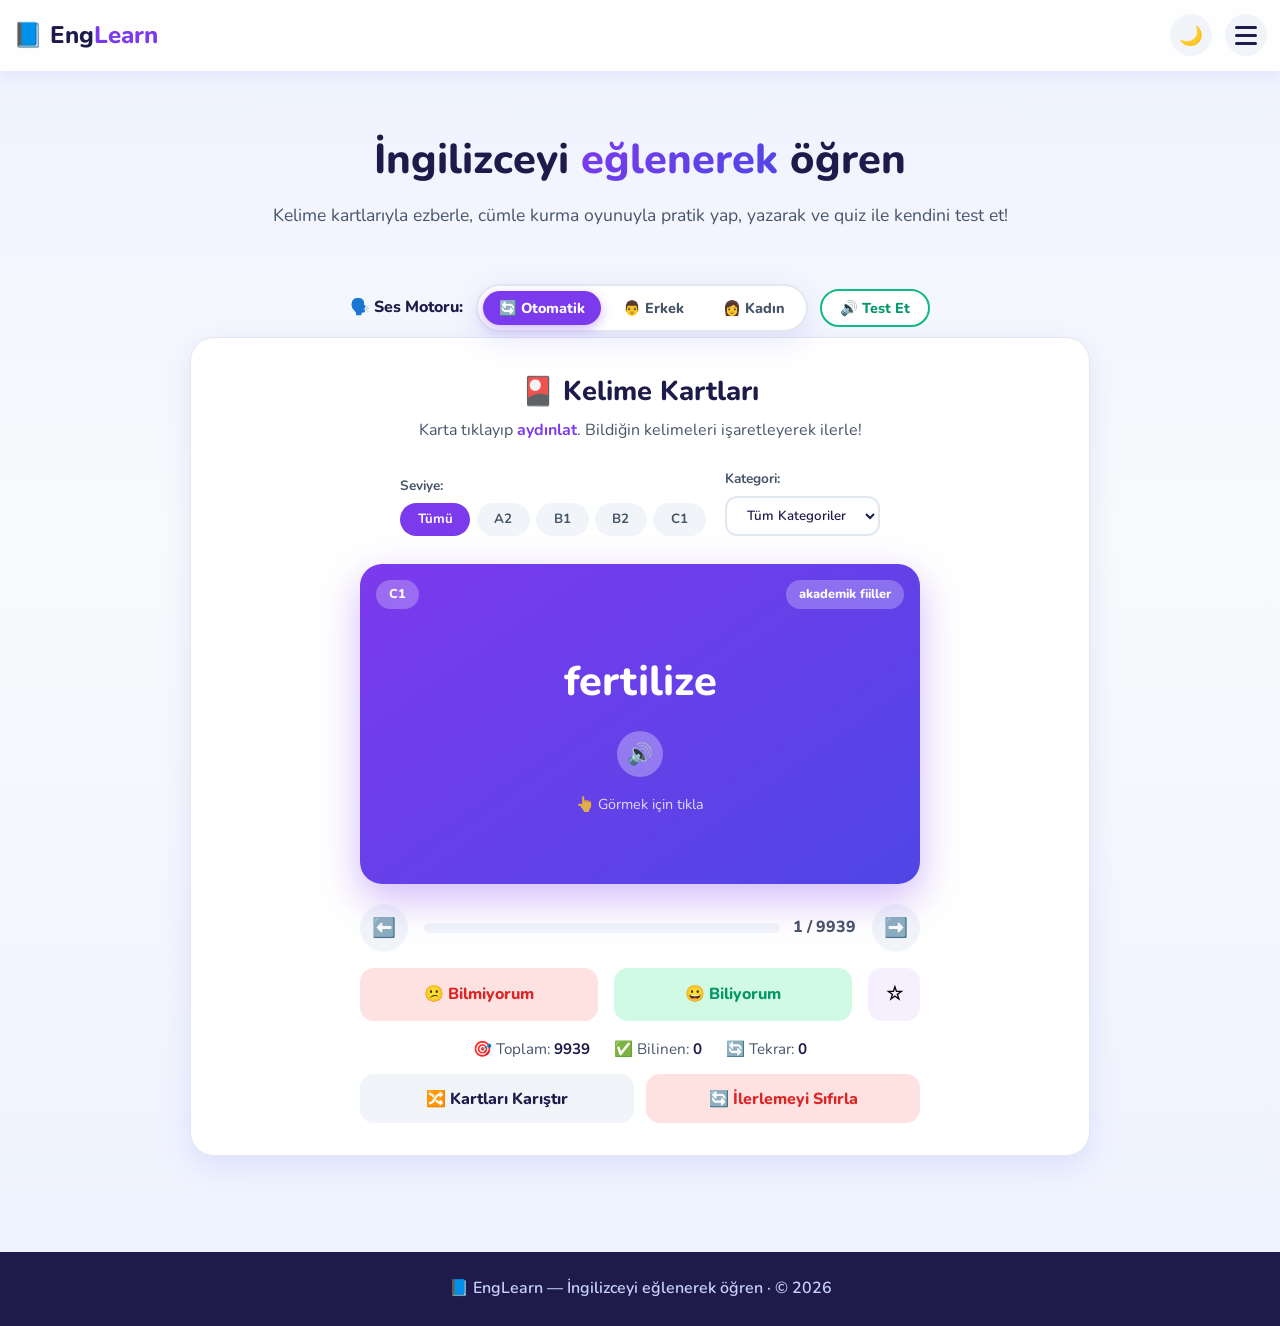
==== commit 0775d05f: "otomatik guncelleme - 2026-10-22 191311" ====
--- a/index.html
+++ b/index.html
@@ -1163,7 +1163,7 @@
     <script src="js/data-akademik-fiiller.js?v=64" defer></script>
     <script src="js/data-phrasal-to.js?v=64" defer></script>
     <script src="js/data-zamirler.js?v=64" defer></script>
-    <script src="js/data-ek-ekstra.js?v=67" defer></script>
+    <script src="js/data-ek-ekstra.js?v=68" defer></script>
     <script src="js/duplikat-temizle.js?v=64" defer></script>
     <script src="js/duplikat-ailesi.js?v=64" defer></script>
     <script src="js/duplikat-fiil.js?v=64" defer></script>
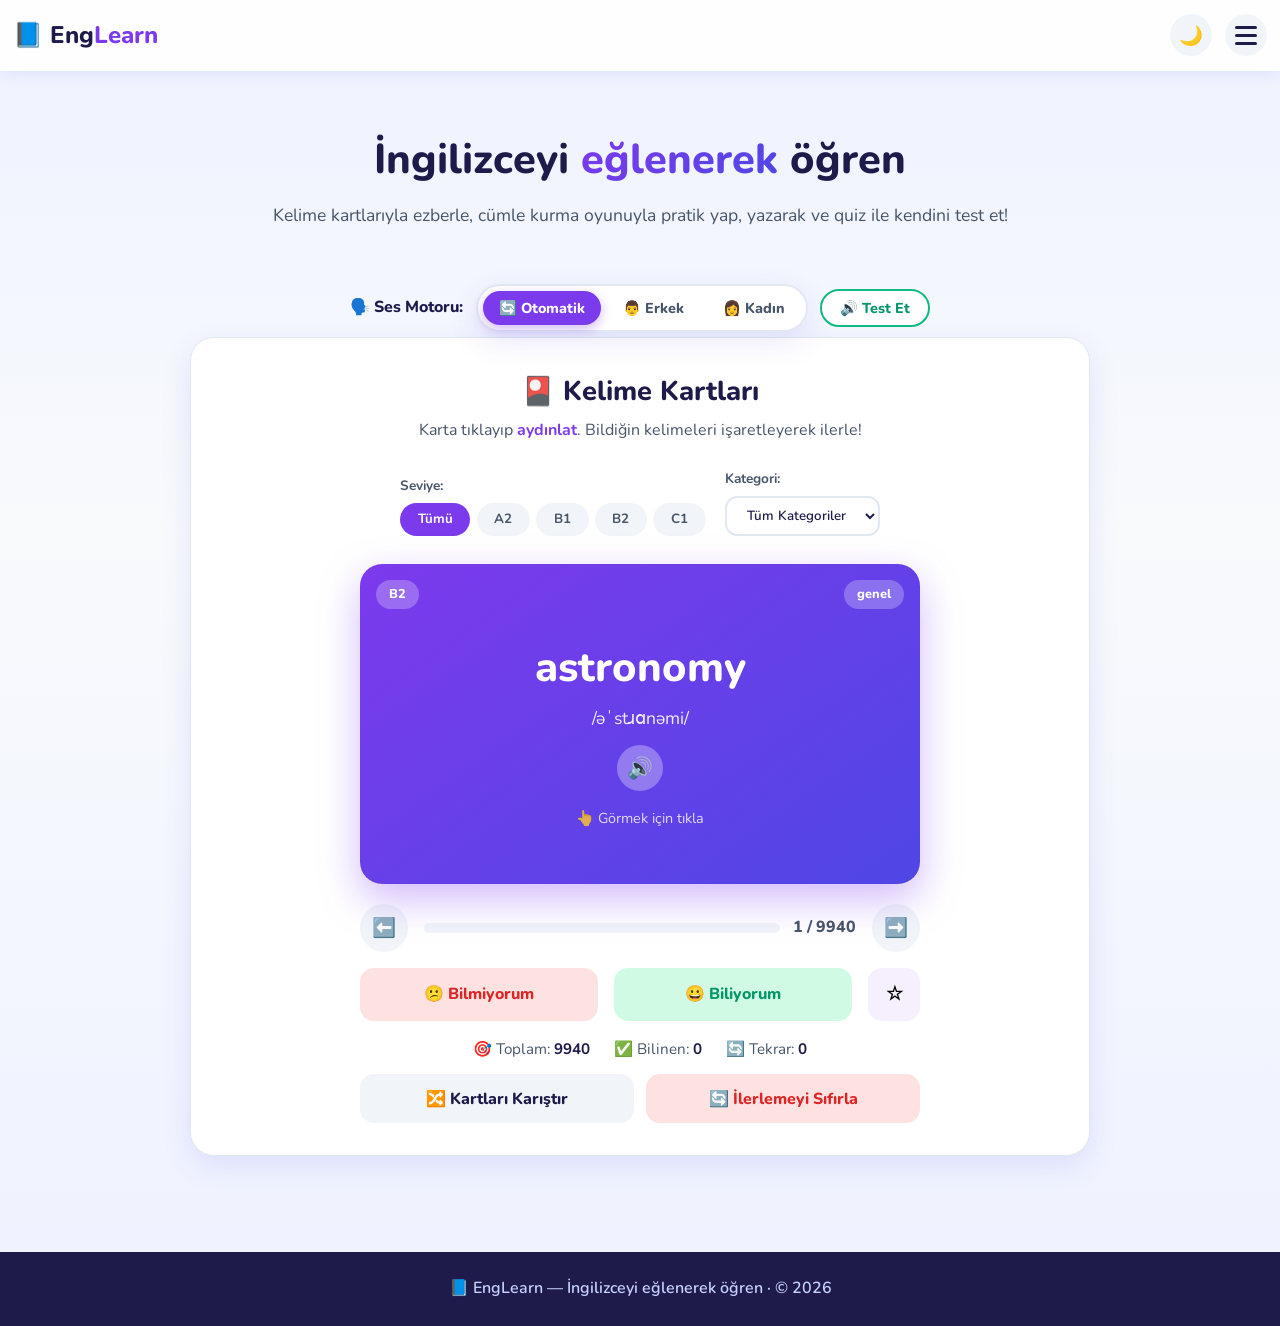
==== commit 9c6ed71a: "otomatik guncelleme - 2026-10-24 130921" ====
--- a/index.html
+++ b/index.html
@@ -1163,7 +1163,7 @@
     <script src="js/data-akademik-fiiller.js?v=64" defer></script>
     <script src="js/data-phrasal-to.js?v=64" defer></script>
     <script src="js/data-zamirler.js?v=64" defer></script>
-    <script src="js/data-ek-ekstra.js?v=68" defer></script>
+    <script src="js/data-ek-ekstra.js?v=69" defer></script>
     <script src="js/duplikat-temizle.js?v=64" defer></script>
     <script src="js/duplikat-ailesi.js?v=64" defer></script>
     <script src="js/duplikat-fiil.js?v=64" defer></script>
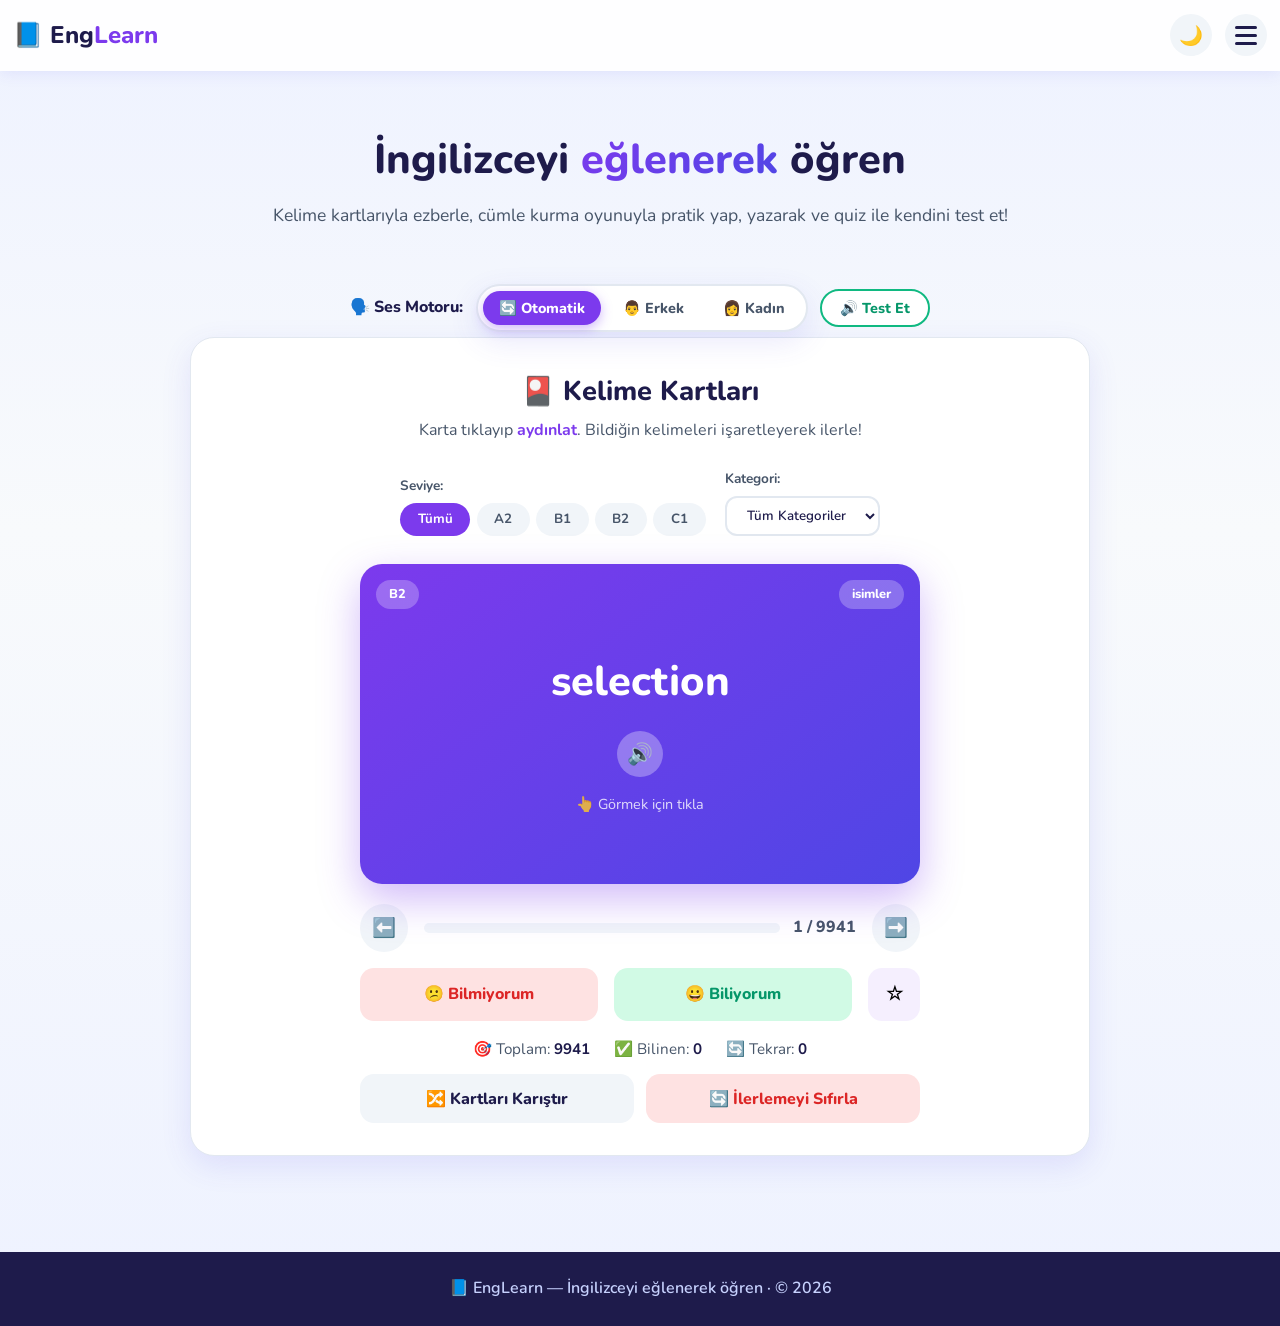
==== commit b4027590: "otomatik guncelleme - 2026-10-24 131511" ====
--- a/index.html
+++ b/index.html
@@ -1163,7 +1163,7 @@
     <script src="js/data-akademik-fiiller.js?v=64" defer></script>
     <script src="js/data-phrasal-to.js?v=64" defer></script>
     <script src="js/data-zamirler.js?v=64" defer></script>
-    <script src="js/data-ek-ekstra.js?v=69" defer></script>
+    <script src="js/data-ek-ekstra.js?v=70" defer></script>
     <script src="js/duplikat-temizle.js?v=64" defer></script>
     <script src="js/duplikat-ailesi.js?v=64" defer></script>
     <script src="js/duplikat-fiil.js?v=64" defer></script>
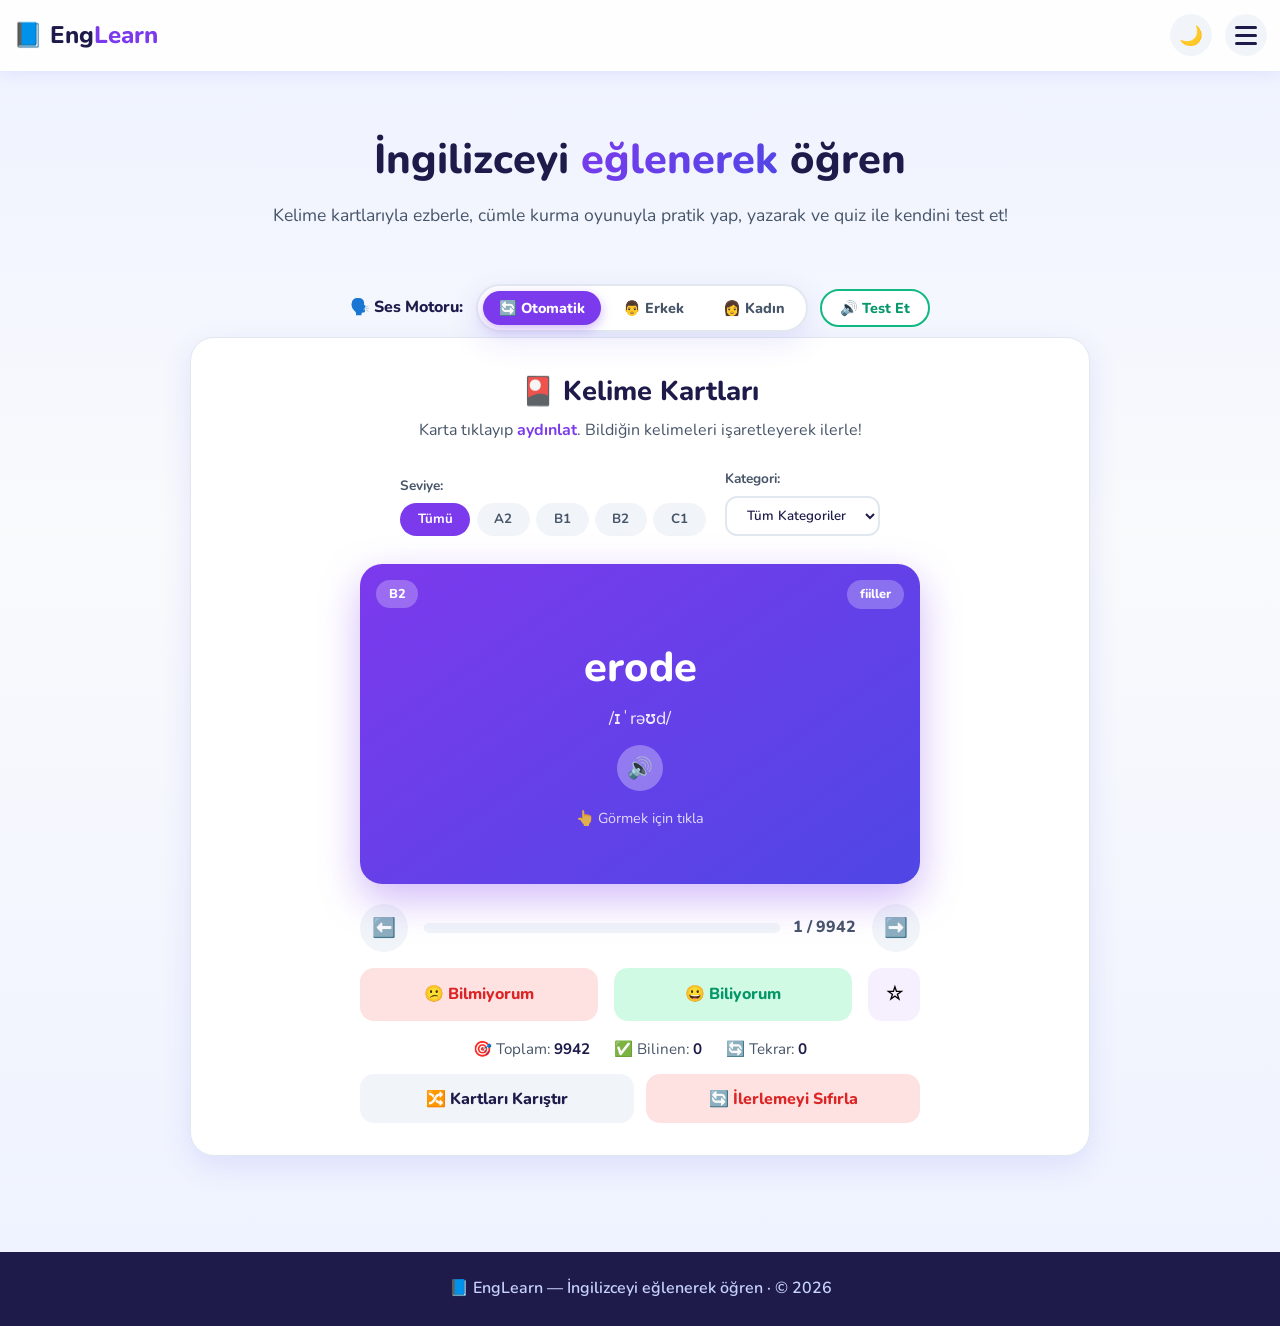
==== commit 5926266b: "otomatik guncelleme - 2026-10-24 131737" ====
--- a/index.html
+++ b/index.html
@@ -1163,7 +1163,7 @@
     <script src="js/data-akademik-fiiller.js?v=64" defer></script>
     <script src="js/data-phrasal-to.js?v=64" defer></script>
     <script src="js/data-zamirler.js?v=64" defer></script>
-    <script src="js/data-ek-ekstra.js?v=70" defer></script>
+    <script src="js/data-ek-ekstra.js?v=71" defer></script>
     <script src="js/duplikat-temizle.js?v=64" defer></script>
     <script src="js/duplikat-ailesi.js?v=64" defer></script>
     <script src="js/duplikat-fiil.js?v=64" defer></script>
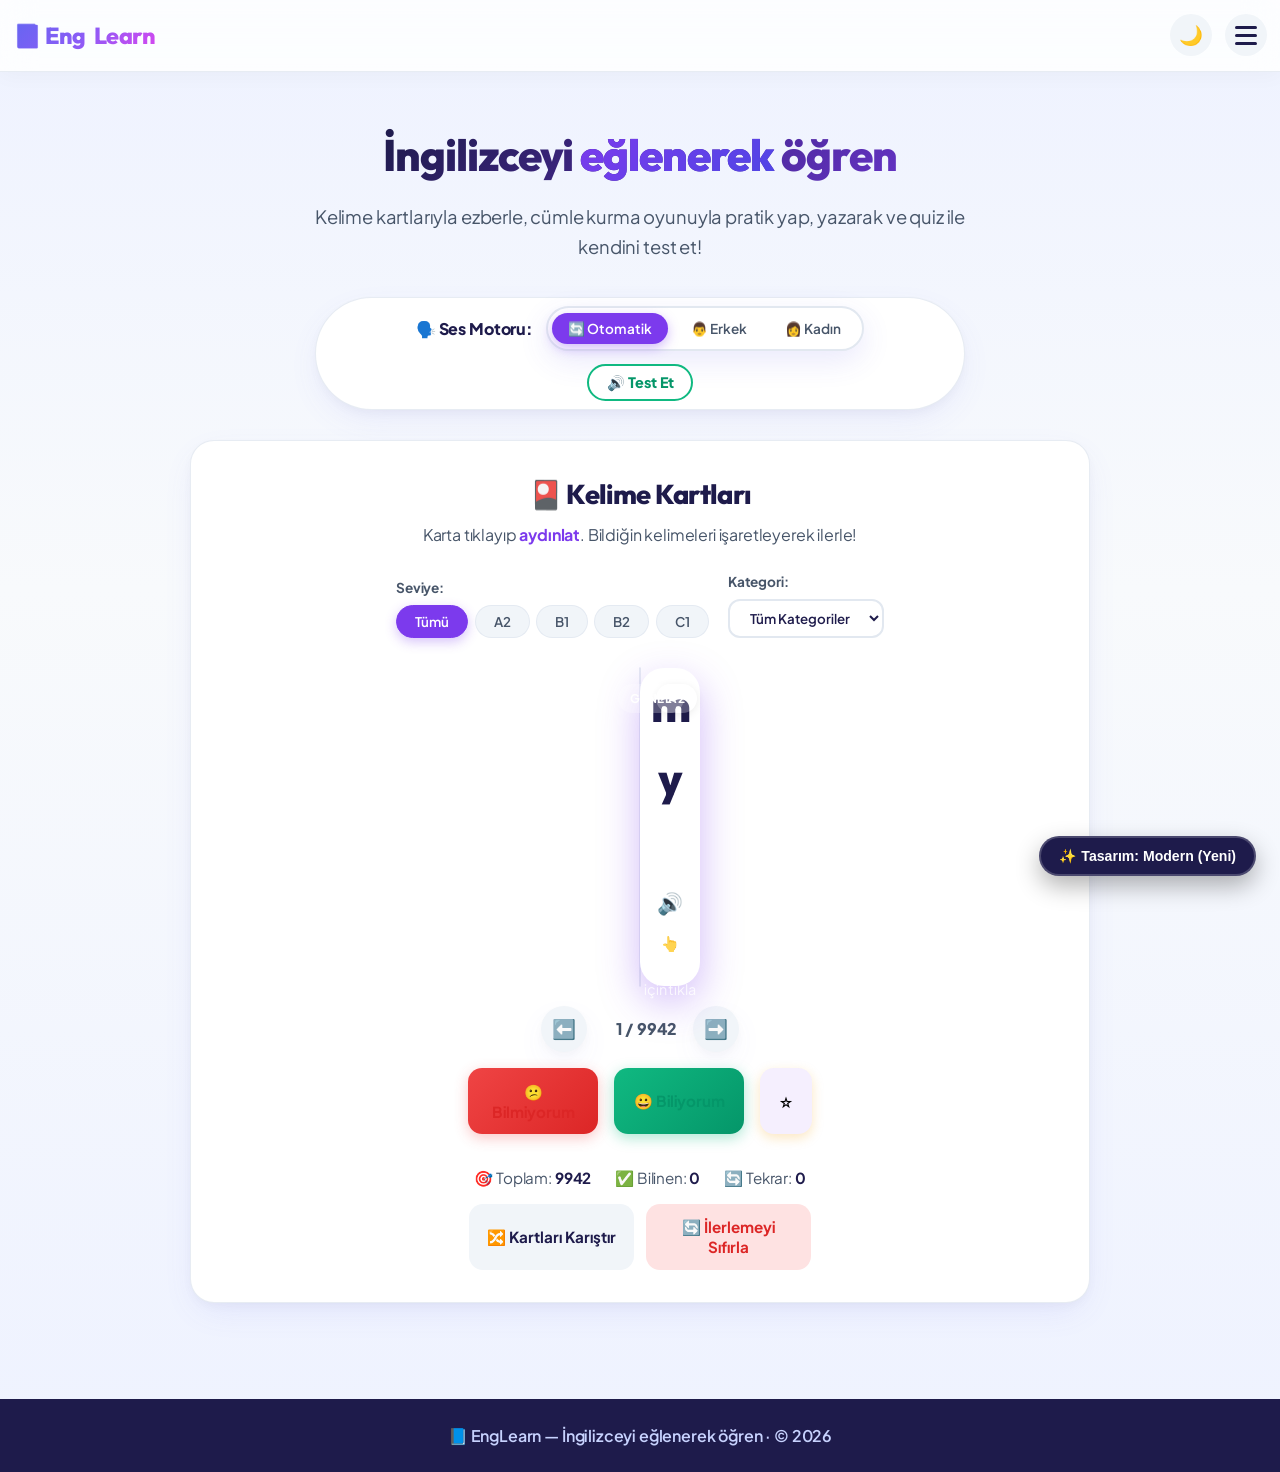
==== commit d753430f: "otomatik guncelleme - 2026-10-24 140157" ====
--- a/index.html
+++ b/index.html
@@ -1,4 +1,4 @@
-<!DOCTYPE html>
+﻿<!DOCTYPE html>
 <html lang="tr">
 <head>
     <meta charset="UTF-8">
@@ -16,6 +16,7 @@
     <meta name="apple-mobile-web-app-capable" content="yes">
     <meta name="mobile-web-app-capable" content="yes">
     <link rel="stylesheet" href="css/style.css?v=64">
+    <link rel="stylesheet" href="css/modern-theme.css?v=64" id="modern-theme-css">
     <script>
         // Sayfa yüklenmeden tema tercihini uygula (yanıp sönmeyi önler)
         (function () {
@@ -1172,5 +1173,30 @@
     <script src="js/dinle.js?v=64" defer></script>
     <script src="js/ai.js?v=64" defer></script>
     <script src="js/deyim.js?v=64" defer></script>
+    <!-- Canlı Tasarım Değiştirici (Eski / Yeni Dizayn) -->
+    <button id="englearn-design-toggle" title="Tasarım stilini değiştir">🎨 Tasarım: Modern</button>
+    <script>
+        (function() {
+            var btn = document.getElementById('englearn-design-toggle');
+            var link = document.getElementById('modern-theme-css');
+            if (!btn || !link) return;
+            var currentDesign = localStorage.getItem('englearn-active-design') || 'modern';
+            function applyDesign(d) {
+                if (d === 'klasik') {
+                    link.disabled = true;
+                    btn.textContent = '🎨 Tasarım: Klasik (Eski)';
+                } else {
+                    link.disabled = false;
+                    btn.textContent = '✨ Tasarım: Modern (Yeni)';
+                }
+            }
+            applyDesign(currentDesign);
+            btn.addEventListener('click', function() {
+                currentDesign = (currentDesign === 'modern') ? 'klasik' : 'modern';
+                localStorage.setItem('englearn-active-design', currentDesign);
+                applyDesign(currentDesign);
+            });
+        })();
+    </script>
 </body>
 </html>
--- a/css/modern-theme.css
+++ b/css/modern-theme.css
@@ -0,0 +1,321 @@
+/* ==========================================================================
+   EngLearn - Modern Tasarım Katmanı (modern-theme.css)
+   Orijinal style.css yapısını bozmadan, modern tipografi, yumuşak cam efektleri
+   (glassmorphism), mikro-etkileşimler ve premium kart stilleri ekler.
+   ========================================================================== */
+
+@import url('https://fonts.googleapis.com/css2?family=Plus+Jakarta+Sans:wght@400;500;600;700;800&family=Outfit:wght@500;600;700;800&display=swap');
+
+:root {
+    --modern-font-sans: 'Plus Jakarta Sans', -apple-system, BlinkMacSystemFont, 'Segoe UI', Roboto, sans-serif;
+    --modern-font-heading: 'Outfit', 'Plus Jakarta Sans', sans-serif;
+    
+    /* Gelişmiş Renk Paleti & Işıltılar */
+    --accent-gradient: linear-gradient(135deg, #6366f1 0%, #8b5cf6 50%, #d946ef 100%);
+    --card-surface-light: #ffffff;
+    --card-surface-subtle: #f8fafc;
+    --border-subtle: rgba(226, 232, 240, 0.8);
+    --border-highlight: rgba(99, 102, 241, 0.2);
+    --shadow-modern: 0 12px 35px -8px rgba(99, 102, 241, 0.12), 0 4px 12px -2px rgba(0, 0, 0, 0.04);
+    --shadow-card-hover: 0 20px 45px -10px rgba(99, 102, 241, 0.2), 0 8px 16px -4px rgba(0, 0, 0, 0.06);
+    --pill-radius: 9999px;
+}
+
+[data-theme="dark"] {
+    --card-surface-light: #131b2e;
+    --card-surface-subtle: #0f172a;
+    --border-subtle: rgba(51, 65, 85, 0.7);
+    --border-highlight: rgba(129, 140, 248, 0.25);
+    --shadow-modern: 0 16px 40px -10px rgba(0, 0, 0, 0.5), 0 0 20px rgba(129, 140, 248, 0.08);
+    --shadow-card-hover: 0 24px 50px -10px rgba(0, 0, 0, 0.7), 0 0 30px rgba(129, 140, 248, 0.18);
+}
+
+/* Genel Tipografi & Geçiş Yumuşatma */
+body {
+    font-family: var(--modern-font-sans) !important;
+    letter-spacing: -0.01em;
+    -webkit-font-smoothing: antialiased;
+}
+
+h1, h2, h3, h4, .logo, .word, .word-tr {
+    font-family: var(--modern-font-heading) !important;
+    letter-spacing: -0.025em;
+}
+
+/* 1. Header & Navbar İyileştirmesi */
+.navbar {
+    background: rgba(255, 255, 255, 0.85) !important;
+    backdrop-filter: blur(16px) saturate(180%);
+    -webkit-backdrop-filter: blur(16px) saturate(180%);
+    border-bottom: 1px solid var(--border-subtle) !important;
+    box-shadow: 0 4px 20px rgba(0, 0, 0, 0.03);
+    position: sticky;
+    top: 0;
+    z-index: 1000;
+}
+
+[data-theme="dark"] .navbar {
+    background: rgba(15, 23, 42, 0.85) !important;
+    border-bottom: 1px solid var(--border-subtle) !important;
+    box-shadow: 0 4px 20px rgba(0, 0, 0, 0.3);
+}
+
+.logo {
+    font-weight: 800 !important;
+    font-size: 1.45rem !important;
+    display: inline-flex;
+    align-items: center;
+    gap: 8px;
+    background: var(--accent-gradient);
+    -webkit-background-clip: text;
+    -webkit-text-fill-color: transparent;
+    transition: transform 0.2s ease;
+}
+
+.logo:hover {
+    transform: scale(1.03);
+}
+
+.nav-links a {
+    border-radius: var(--pill-radius);
+    padding: 7px 14px !important;
+    font-size: 0.88rem !important;
+    font-weight: 600 !important;
+    transition: all 0.2s cubic-bezier(0.4, 0, 0.2, 1) !important;
+}
+
+.nav-links a:hover,
+.nav-links a.active {
+    background: rgba(99, 102, 241, 0.12) !important;
+    color: var(--mor) !important;
+    transform: translateY(-1px);
+}
+
+[data-theme="dark"] .nav-links a:hover,
+[data-theme="dark"] .nav-links a.active {
+    background: rgba(129, 140, 248, 0.18) !important;
+    color: #a5b4fc !important;
+}
+
+/* 2. Hero Bölümü */
+.hero {
+    position: relative;
+    padding: 48px 0 36px !important;
+    background: transparent !important;
+    overflow: hidden;
+}
+
+.hero h1 {
+    font-size: 2.75rem !important;
+    font-weight: 800 !important;
+    margin-bottom: 12px !important;
+    background: linear-gradient(135deg, var(--koyu) 20%, var(--mor) 100%);
+    -webkit-background-clip: text;
+    -webkit-text-fill-color: transparent;
+}
+
+[data-theme="dark"] .hero h1 {
+    background: linear-gradient(135deg, #ffffff 40%, #c4b5fd 100%);
+    -webkit-background-clip: text;
+    -webkit-text-fill-color: transparent;
+}
+
+.hero p {
+    font-size: 1.15rem !important;
+    opacity: 0.85;
+    max-width: 680px;
+    margin: 0 auto;
+}
+
+/* 3. Ses Seçici Barı */
+.ses-secici-bar {
+    background: var(--card-surface-light) !important;
+    border: 1px solid var(--border-subtle) !important;
+    border-radius: var(--pill-radius);
+    padding: 8px 18px !important;
+    max-width: 650px;
+    margin: 0 auto 30px !important;
+    box-shadow: var(--shadow-modern);
+}
+
+.ses-chip {
+    border-radius: var(--pill-radius) !important;
+    font-weight: 600 !important;
+    font-size: 0.85rem !important;
+    transition: all 0.2s ease !important;
+}
+
+.ses-chip.active {
+    background: var(--mor) !important;
+    color: #ffffff !important;
+    box-shadow: 0 4px 12px rgba(124, 58, 237, 0.35);
+}
+
+/* 4. Kelime Flashcard - Modern Kart Tasarımı */
+.cardboard {
+    display: flex;
+    flex-direction: column;
+    align-items: center;
+}
+
+.flashcard {
+    border-radius: 24px !important;
+    box-shadow: var(--shadow-modern) !important;
+    border: 1px solid var(--border-subtle) !important;
+    transition: transform 0.35s cubic-bezier(0.34, 1.56, 0.64, 1), box-shadow 0.35s ease !important;
+}
+
+.flashcard:hover {
+    transform: translateY(-6px) scale(1.008);
+    box-shadow: var(--shadow-card-hover) !important;
+}
+
+.card-face {
+    border-radius: 24px !important;
+    padding: 36px 30px !important;
+    background: var(--card-surface-light) !important;
+}
+
+.card-front .word {
+    font-size: 2.85rem !important;
+    font-weight: 800 !important;
+    color: var(--koyu);
+    margin: 16px 0 8px !important;
+    letter-spacing: -0.03em;
+}
+
+.card-back .word-tr {
+    font-size: 2.4rem !important;
+    font-weight: 800 !important;
+    color: var(--mor) !important;
+    margin-bottom: 14px !important;
+}
+
+.level-badge, .cat-badge {
+    border-radius: var(--pill-radius) !important;
+    font-weight: 700 !important;
+    letter-spacing: 0.04em;
+    font-size: 0.75rem !important;
+    padding: 5px 12px !important;
+    text-transform: uppercase;
+}
+
+.level-badge {
+    box-shadow: 0 2px 8px rgba(0, 0, 0, 0.08);
+}
+
+/* 5. Butonlar ve Kontroller */
+.btn {
+    border-radius: 14px !important;
+    font-weight: 700 !important;
+    font-size: 0.95rem !important;
+    transition: all 0.2s cubic-bezier(0.4, 0, 0.2, 1) !important;
+}
+
+.btn:hover {
+    transform: translateY(-2px);
+}
+
+.btn-known {
+    background: linear-gradient(135deg, #10b981 0%, #059669 100%) !important;
+    box-shadow: 0 4px 14px rgba(16, 185, 129, 0.35) !important;
+}
+
+.btn-unknown {
+    background: linear-gradient(135deg, #ef4444 0%, #dc2626 100%) !important;
+    box-shadow: 0 4px 14px rgba(239, 68, 68, 0.3) !important;
+}
+
+.btn-favorite {
+    border-radius: 14px !important;
+    box-shadow: 0 4px 12px rgba(245, 158, 11, 0.25) !important;
+}
+
+.ctrl-btn {
+    border-radius: 50% !important;
+    width: 46px !important;
+    height: 46px !important;
+    transition: all 0.2s ease !important;
+    box-shadow: var(--shadow-modern);
+}
+
+.ctrl-btn:hover {
+    transform: scale(1.1);
+    background: var(--mor) !important;
+    color: #fff !important;
+}
+
+/* 6. İlerleme Çubuğu (Progress Bar) */
+.progress-bar {
+    height: 10px !important;
+    border-radius: var(--pill-radius) !important;
+    background: rgba(226, 232, 240, 0.6) !important;
+    overflow: hidden;
+}
+
+[data-theme="dark"] .progress-bar {
+    background: rgba(30, 41, 59, 0.8) !important;
+}
+
+.progress-fill {
+    border-radius: var(--pill-radius) !important;
+    background: var(--accent-gradient) !important;
+    transition: width 0.35s cubic-bezier(0.4, 0, 0.2, 1) !important;
+}
+
+/* 7. Filtre Çipleri (Chips) */
+.chip {
+    border-radius: var(--pill-radius) !important;
+    font-weight: 600 !important;
+    padding: 7px 18px !important;
+    border: 1px solid var(--border-subtle) !important;
+    transition: all 0.2s ease !important;
+}
+
+.chip.active {
+    background: var(--mor) !important;
+    border-color: var(--mor) !important;
+    color: #ffffff !important;
+    box-shadow: 0 4px 12px rgba(124, 58, 237, 0.3);
+}
+
+/* 8. Panel ve İçerik Kutuları */
+.panel {
+    background: var(--card-surface-light) !important;
+    border-radius: 24px !important;
+    border: 1px solid var(--border-subtle) !important;
+    box-shadow: var(--shadow-modern) !important;
+    padding: 32px 28px !important;
+}
+
+/* 9. Tasarım Değiştirici Buton (Floating Switcher) */
+#englearn-design-toggle {
+    position: fixed;
+    bottom: 24px;
+    right: 24px;
+    z-index: 9999;
+    display: inline-flex;
+    align-items: center;
+    gap: 8px;
+    padding: 10px 18px;
+    background: #1e1b4b;
+    color: #ffffff;
+    border: 2px solid rgba(255, 255, 255, 0.2);
+    border-radius: 9999px;
+    font-size: 0.88rem;
+    font-weight: 700;
+    cursor: pointer;
+    box-shadow: 0 10px 25px rgba(0, 0, 0, 0.3);
+    transition: all 0.25s ease;
+}
+
+[data-theme="dark"] #englearn-design-toggle {
+    background: #6366f1;
+    color: #ffffff;
+    border: 2px solid rgba(255, 255, 255, 0.3);
+}
+
+#englearn-design-toggle:hover {
+    transform: translateY(-3px) scale(1.05);
+    box-shadow: 0 14px 30px rgba(0, 0, 0, 0.4);
+}
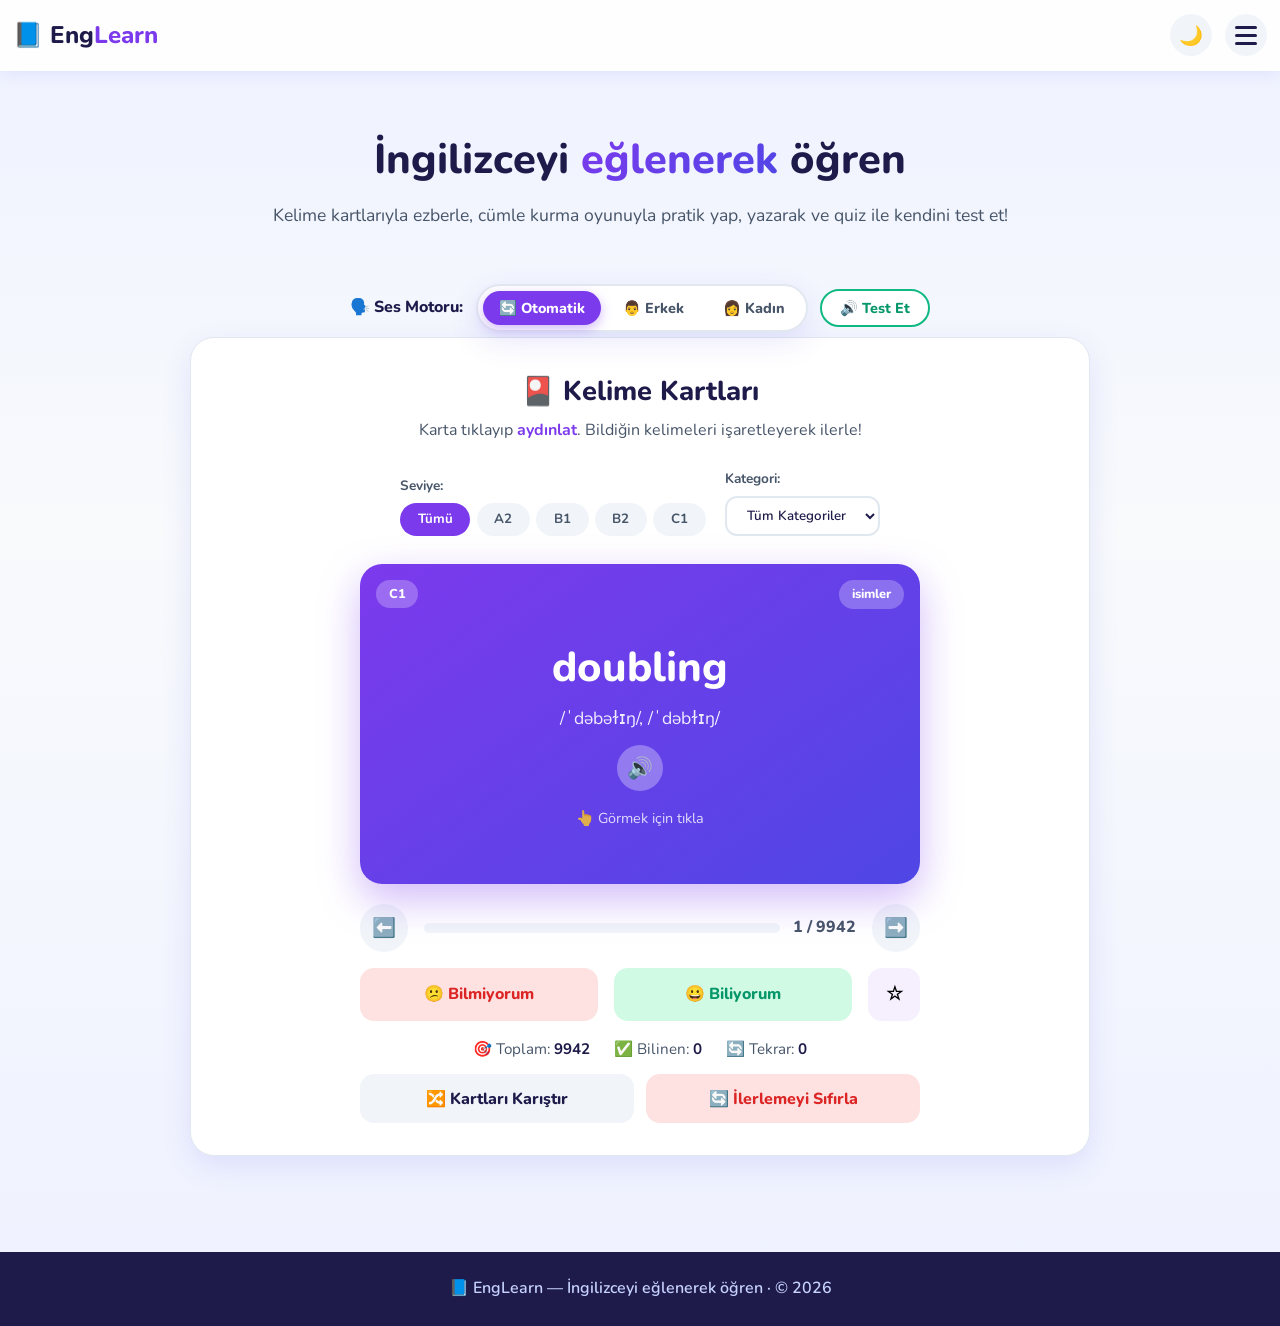
==== commit a75673a0: "otomatik guncelleme - 2026-10-24 140430" ====
--- a/index.html
+++ b/index.html
@@ -1,4 +1,4 @@
-﻿<!DOCTYPE html>
+<!DOCTYPE html>
 <html lang="tr">
 <head>
     <meta charset="UTF-8">
@@ -16,7 +16,6 @@
     <meta name="apple-mobile-web-app-capable" content="yes">
     <meta name="mobile-web-app-capable" content="yes">
     <link rel="stylesheet" href="css/style.css?v=64">
-    <link rel="stylesheet" href="css/modern-theme.css?v=64" id="modern-theme-css">
     <script>
         // Sayfa yüklenmeden tema tercihini uygula (yanıp sönmeyi önler)
         (function () {
@@ -1173,30 +1172,5 @@
     <script src="js/dinle.js?v=64" defer></script>
     <script src="js/ai.js?v=64" defer></script>
     <script src="js/deyim.js?v=64" defer></script>
-    <!-- Canlı Tasarım Değiştirici (Eski / Yeni Dizayn) -->
-    <button id="englearn-design-toggle" title="Tasarım stilini değiştir">🎨 Tasarım: Modern</button>
-    <script>
-        (function() {
-            var btn = document.getElementById('englearn-design-toggle');
-            var link = document.getElementById('modern-theme-css');
-            if (!btn || !link) return;
-            var currentDesign = localStorage.getItem('englearn-active-design') || 'modern';
-            function applyDesign(d) {
-                if (d === 'klasik') {
-                    link.disabled = true;
-                    btn.textContent = '🎨 Tasarım: Klasik (Eski)';
-                } else {
-                    link.disabled = false;
-                    btn.textContent = '✨ Tasarım: Modern (Yeni)';
-                }
-            }
-            applyDesign(currentDesign);
-            btn.addEventListener('click', function() {
-                currentDesign = (currentDesign === 'modern') ? 'klasik' : 'modern';
-                localStorage.setItem('englearn-active-design', currentDesign);
-                applyDesign(currentDesign);
-            });
-        })();
-    </script>
 </body>
 </html>
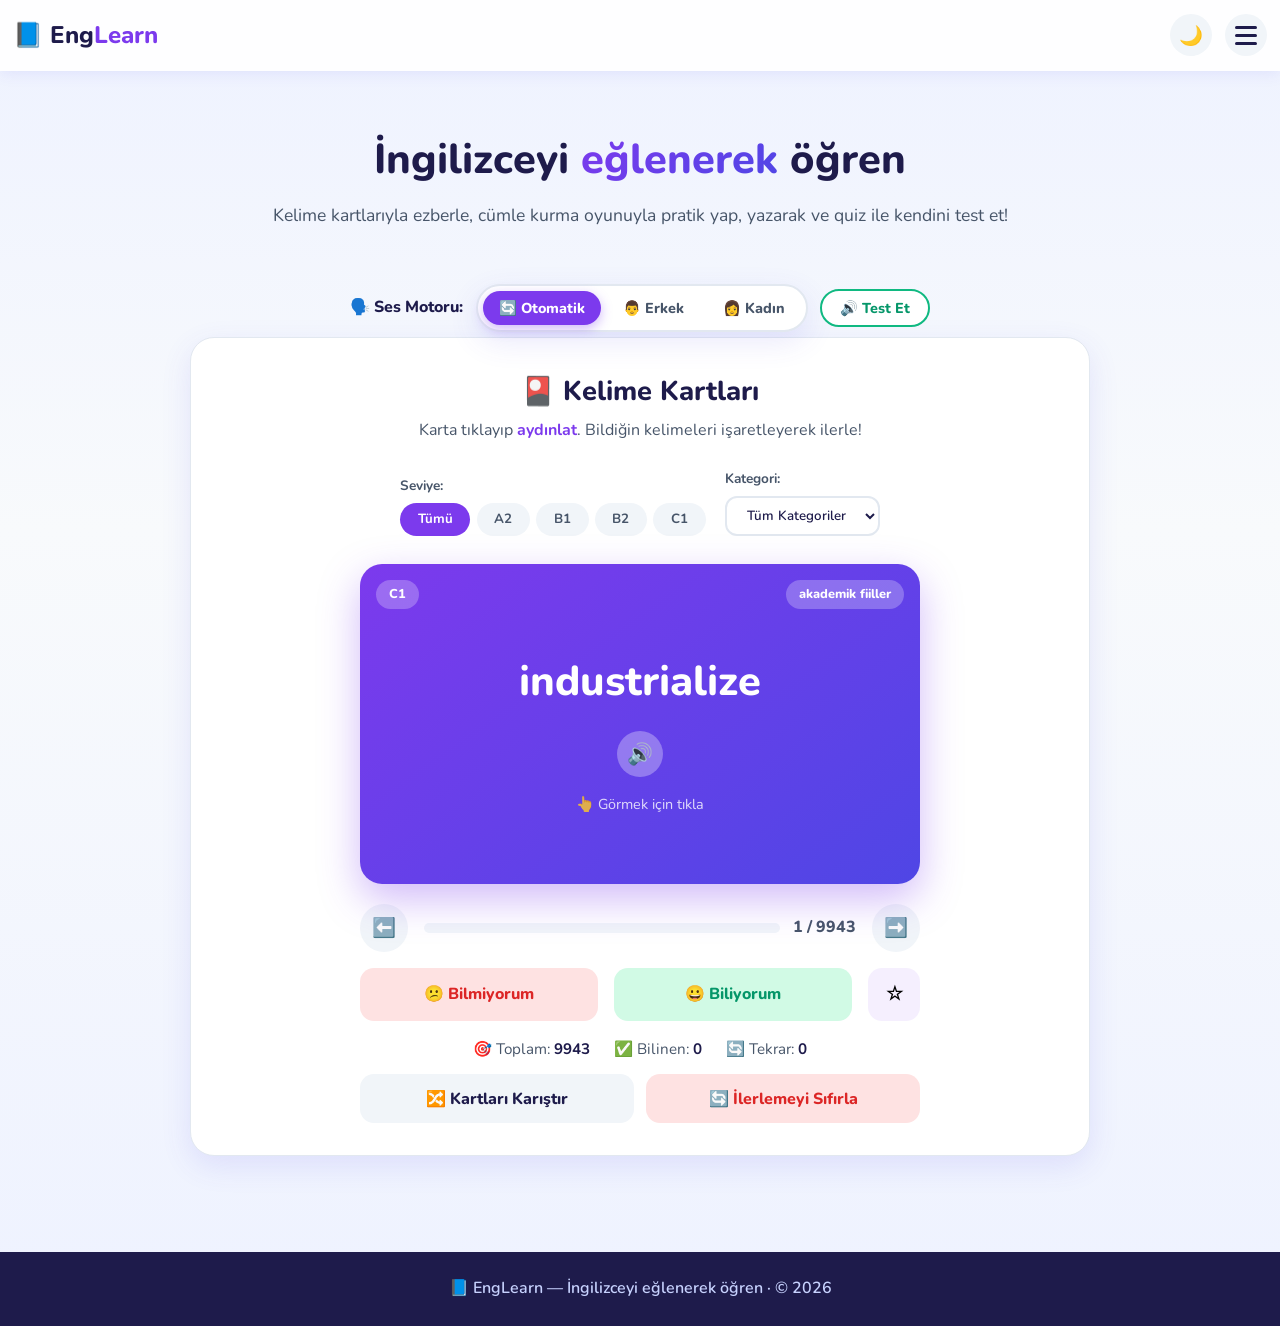
==== commit deec5b73: "otomatik guncelleme - 2026-10-24 170446" ====
--- a/index.html
+++ b/index.html
@@ -1163,7 +1163,7 @@
     <script src="js/data-akademik-fiiller.js?v=64" defer></script>
     <script src="js/data-phrasal-to.js?v=64" defer></script>
     <script src="js/data-zamirler.js?v=64" defer></script>
-    <script src="js/data-ek-ekstra.js?v=71" defer></script>
+    <script src="js/data-ek-ekstra.js?v=72" defer></script>
     <script src="js/duplikat-temizle.js?v=64" defer></script>
     <script src="js/duplikat-ailesi.js?v=64" defer></script>
     <script src="js/duplikat-fiil.js?v=64" defer></script>
